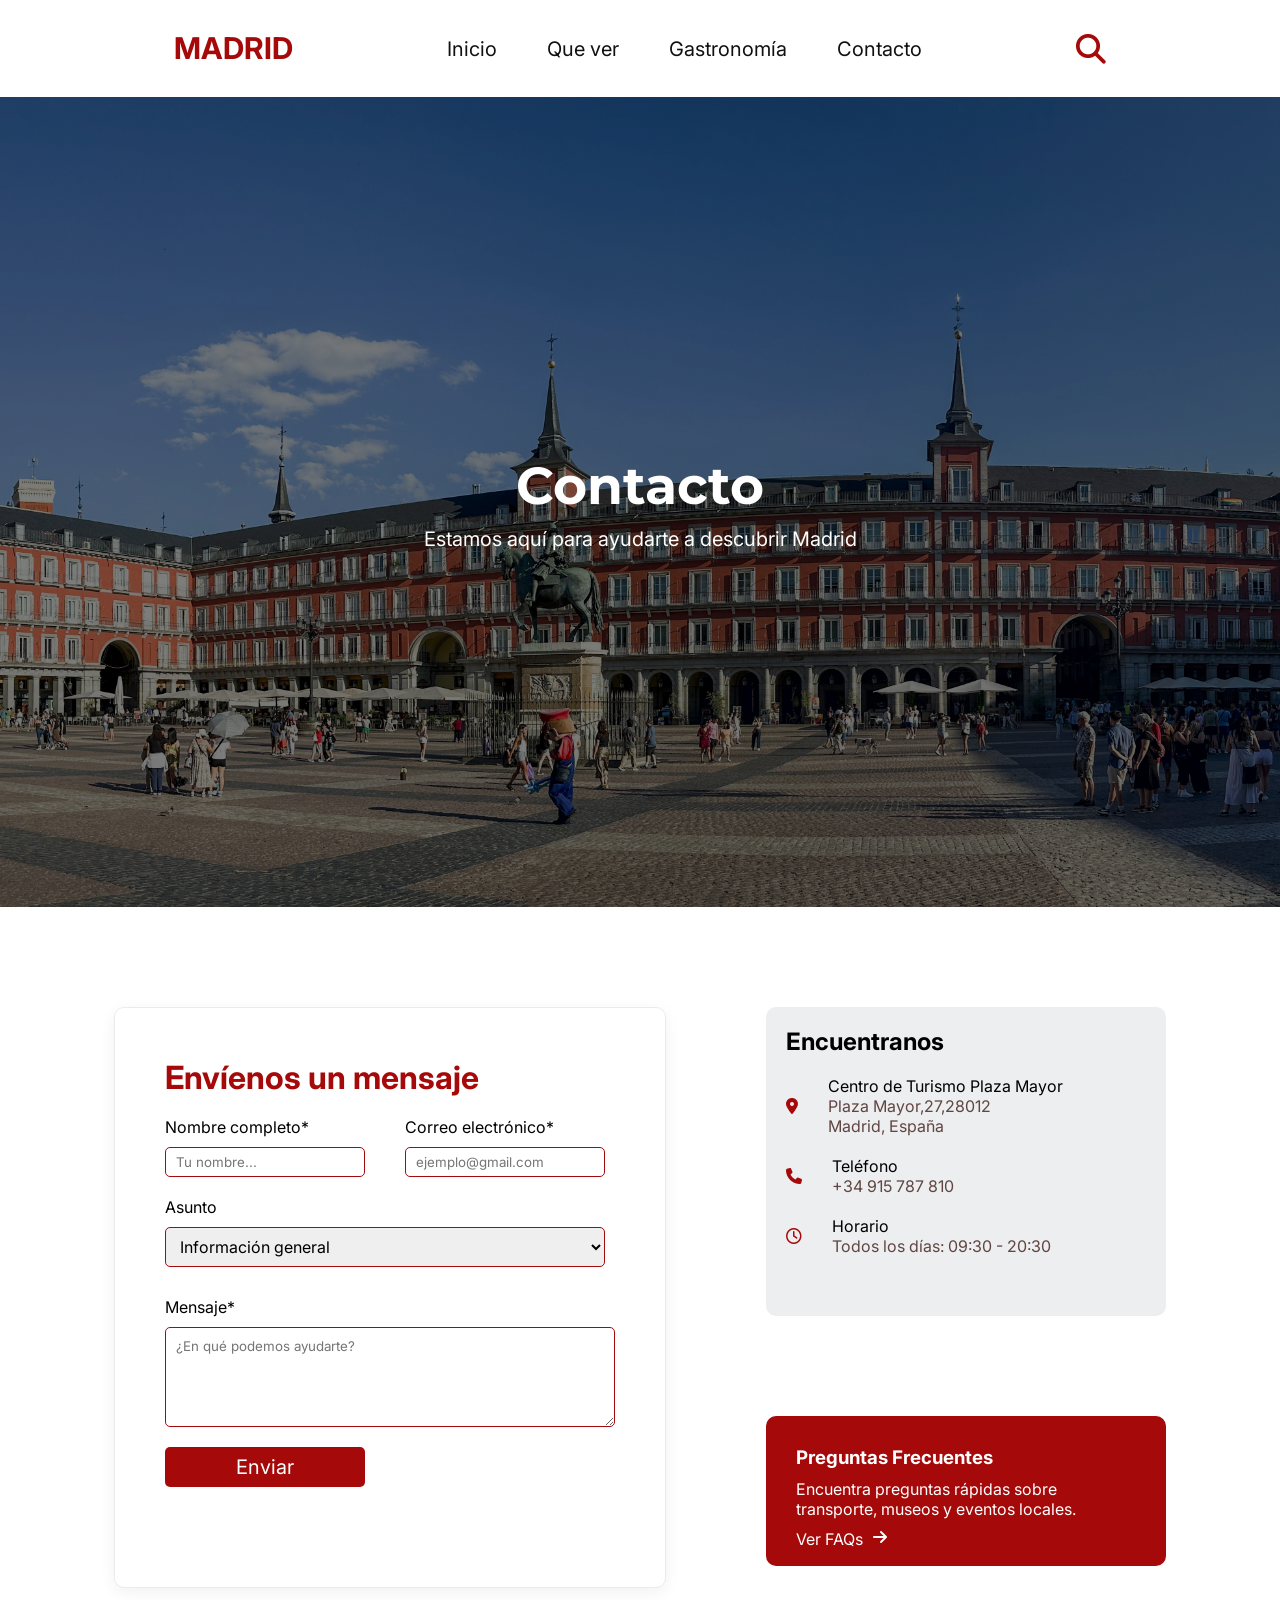
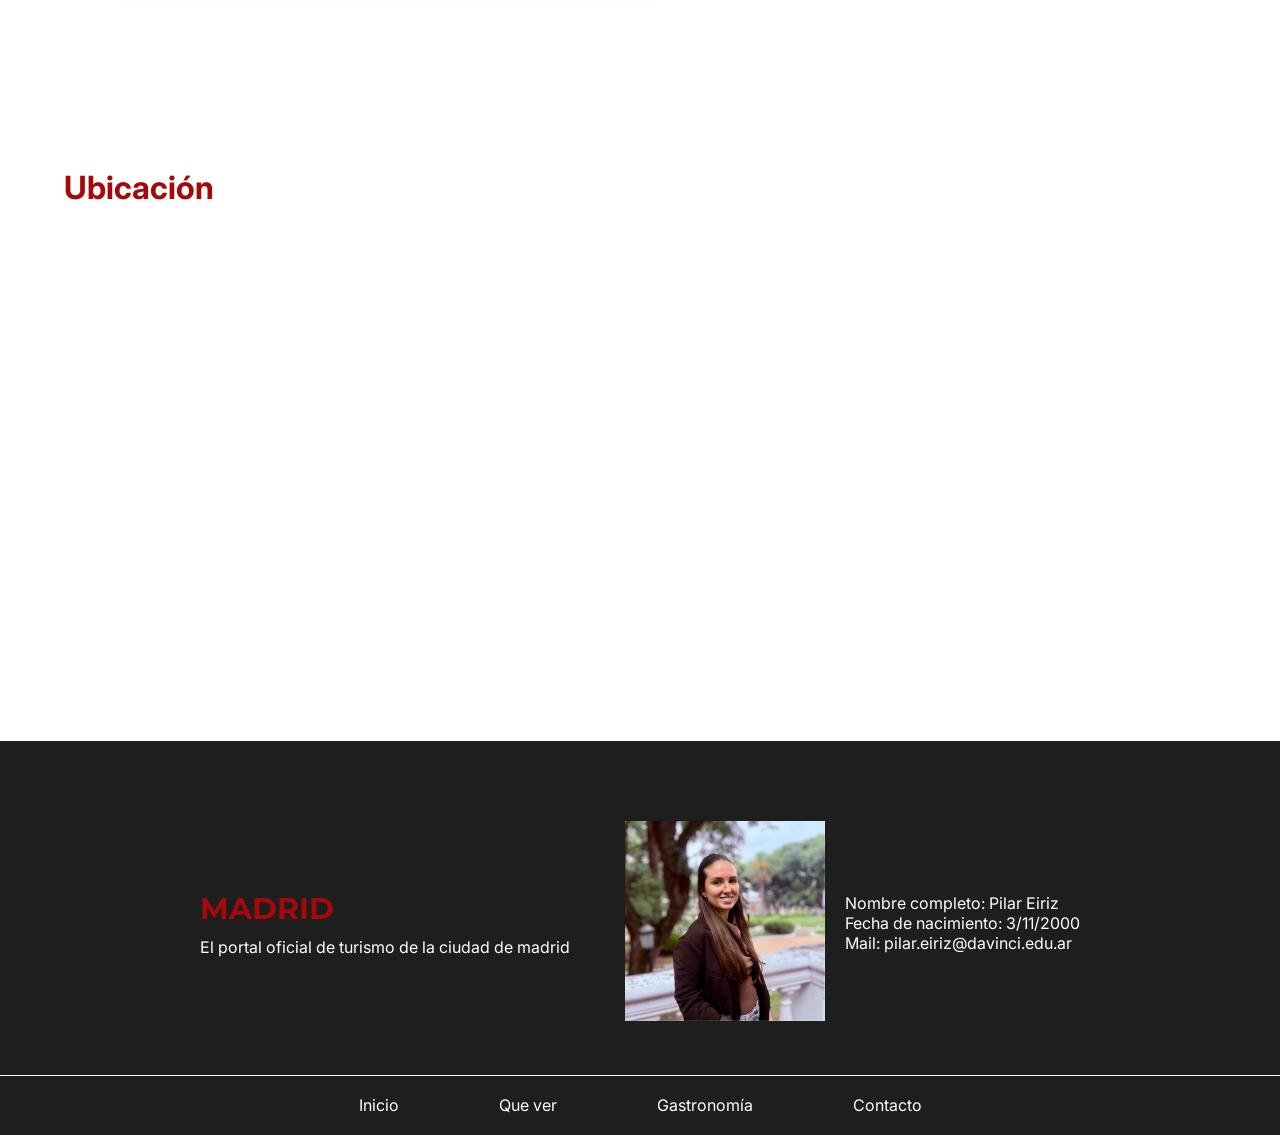
==== contacto.html @ 143a4bd5 "Web terminada" ====
<!DOCTYPE html>
<html lang="es">

<head>
    <meta charset="UTF-8">
    <meta name="viewport" content="width=device-width, initial-scale=1.0">
    <link rel="stylesheet" href="./css/style.css">
    <link rel="stylesheet" href="https://cdnjs.cloudflare.com/ajax/libs/font-awesome/6.7.2/css/all.min.css">
    <link rel="preconnect" href="https://fonts.googleapis.com">
    <link rel="preconnect" href="https://fonts.gstatic.com" crossorigin>
    <link
        href="https://fonts.googleapis.com/css2?family=Inter:ital,opsz,wght@0,14..32,100..900;1,14..32,100..900&family=Montserrat:ital,wght@0,100..900;1,100..900&display=swap"
        rel="stylesheet">
    <link rel="icon" href="./assets/favicon.ico" type="image/x-icon">

    <title>Inicio</title>
</head>

<body>
    <header class="header">
        <div id="logo">
            <p><strong>MADRID</strong></p>
        </div>
        <nav class="nav">
            <ul>
                <li>
                    <a href="./index.html">Inicio</a>
                </li>
                <li>
                    <a href="./quever.html">Que ver</a>
                </li>
                <li>
                    <a href="./gastronomia.html">Gastronomía</a>
                </li>
                <li>
                    <a href="./contacto.html">Contacto</a>
                </li>
            </ul>
        </nav>
        <div class="div-icono-buscador">
            <i class="fa-solid fa-magnifying-glass" s></i>
        </div>
    </header>
    <section class="principal-contacto">
        <h2>Contacto</h2>
        <p>Estamos aquí para ayudarte a descubrir Madrid</p>
    </section>
    <section class="seccion-contacto">
        <div class="formulario">
            <div class="texto-principal-formulario-contacto">
                <h3>Envíenos un mensaje</h3>
            </div>
            <form class="formulario-contacto" action="./gracias.html">
                <div class="datos-personales-formulario">
                    <div class="nombre-formulario">
                        <label for="nombre">Nombre completo*</label>
                        <input placeholder="Tu nombre..." required type="text" id="nombre" name="nombre">
                    </div>
                    <div class="mail-formulario">
                        <label for="mail">Correo electrónico*</label>
                        <input placeholder="ejemplo@gmail.com" required type="email" id="mail" name="mail">
                    </div>
                </div>
                <div class="asunto-formulario">
                    <label for="asunto">Asunto</label>
                    <select class="asunto-opciones" name="asunto" id="asunto">
                        <option selected value="general">Información general</option>
                        <option value="consultas">Consulta</option>
                        <option value="soporte">Soporte</option>
                    </select>
                </div>
                <div class="mensaje-formulario">
                    <label for="mensaje">Mensaje*</label>
                    <textarea required name="mensaje" id="mensaje" placeholder="¿En qué podemos ayudarte?"></textarea>
                </div>
                <button type="submit">Enviar</button>
            </form>
        </div>

        <div class="secciones-izquierda-contacto">
            <div class="seccion-encuentranos">
                <div class="titulo-encuentranos">
                    <h3>Encuentranos</h3>
                </div>
                <div class="informacion-encuentranos">
                    <div class="item-informacion-encuentranos">
                        <div>
                            <i class="fa-solid fa-location-dot"></i>
                        </div>
                        <div>
                            <p>Centro de Turismo Plaza Mayor</p>
                            <p class="info-extra-encuentranos">Plaza Mayor,27,28012</p>
                            <p class="info-extra-encuentranos">Madrid, España</p>
                        </div>

                    </div>
                    <div class="item-informacion-encuentranos">
                        <div>
                            <i class="fa-solid fa-phone"></i>
                        </div>
                        <div>
                            <p>Teléfono</p>
                            <p class="info-extra-encuentranos">+34 915 787 810</p>
                        </div>

                    </div>
                    <div class="item-informacion-encuentranos">
                        <div>
                            <i class="fa-regular fa-clock"></i>
                        </div>
                        <div>
                            <p>Horario</p>
                            <p class="info-extra-encuentranos">Todos los días: 09:30 - 20:30 </p>
                        </div>

                    </div>
                </div>

            </div>
            <div id="preguntas-frecuentes-seccion">
                <h3>Preguntas Frecuentes</h3>
                <p>Encuentra preguntas rápidas sobre transporte, museos y eventos locales.</p>
                <div class="preguntas-frecuentes-link">
                    <a href="">Ver FAQs</a>
                    <i class="fa-solid fa-arrow-right"></i>
                </div>
            </div>
        </div>
    </section>
    <section class="seccion-ubicacion">
        <h2>Ubicación</h2>
        <div class="seccion-mapa">
            <iframe
                src="https://www.google.com/maps/embed?pb=!1m18!1m12!1m3!1d1518.8527287046709!2d-3.7084760932755723!3d40.41537539283012!2m3!1f0!2f0!3f0!3m2!1i1024!2i768!4f13.1!3m3!1m2!1s0xd42287ed014d919%3A0x8865e850b6ea1a59!2sCentro%20de%20Turismo%20Plaza%20Mayor!5e0!3m2!1ses!2sar!4v1782949585275!5m2!1ses!2sar"
                style="border:0;" allowfullscreen="" loading="lazy"
                referrerpolicy="strict-origin-when-cross-origin"></iframe>
        </div>

    </section>
    <footer>
        <section class="seccion-footer">
            <div class="seccion-footer-row">
                <div class="texto_footer">
                    <p><strong>MADRID</strong></p>
                    <p class="parrafo_footer">El portal oficial de turismo de la ciudad de madrid</p>
                </div>

                <div class="section_footer_datos">
                    <figure class="imagen_footer">
                        <img src="./assets/imagen_perfil.jpeg" alt="Imagen perfil Pilar Eiriz">
                    </figure>
                    <div class="datos_footer">
                        <p>Nombre completo: Pilar Eiriz</p>
                        <p>Fecha de nacimiento: 3/11/2000</p>
                        <p>Mail: pilar.eiriz@davinci.edu.ar</p>
                    </div>
                </div>
            </div>

            <div class="divider" />

            <ul class="footer-list">
                <li>
                    <a href="./index.html">Inicio</a>
                </li>
                <li>
                    <a href="./quever.html">Que ver</a>
                </li>
                <li>
                    <a href="./gastronomia.html">Gastronomía</a>
                </li>
                <li>
                    <a href="./contacto.html">Contacto</a>
                </li>
            </ul>

        </section>

    </footer>

</body>

</html>
---- css/style.css ----
* {
    margin: 0;
    padding: 0;
    box-sizing: border-box;
    list-style: none;
    text-decoration: none;
    font-family: "Inter", sans-serif;
    scroll-behavior: smooth;
}

.fade-in-box {
    animation: fadeIn 1s ease-in-out;
}

@keyframes fadeIn {
    0% {
        opacity: 0;
    }

    100% {
        opacity: 1;
    }
}

:root {
    --color-principal: #A50909;
    --color-texto-secundario: #111111;
    --color-texto-principal: #FFFFFF;
    --color-acento: #D4AF37;
    --color-extra: #E6A0A2;
}


body {
    max-width: 100vw;
    margin: 0 auto;
}


/* Navbar */

.header {
    display: flex;
    justify-content: space-evenly;
    align-items: center;
    padding: 30px 20px;
}


#logo p {
    font-family: "Montserrat", sans-serif;
    color: var(--color-principal);
    font-size: 30px;
    user-select: none;
}

.div-icono-buscador i {
    color: var(--color-principal);
    transition: transform 0.3s ease;
    font-size: 30px;
}

.div-icono-buscador i:hover {
    transform: scale(1.2);
    cursor: pointer;
}

.nav ul {
    display: flex;
    justify-content: space-between;
    gap: 50px;
    width: 100%;

}

.nav a {
    color: var(--color-texto-secundario);
    font-size: 20px;

}

.nav a:hover {
    color: var(--color-principal);
}

.divider {
    width: 100%;
    height: 0.1px;
   background-color: var(--color-texto-principal);
    border: none;
}




/* Footer */


.seccion-footer {
    display: flex;
    flex-direction: column;
    padding: 60px 0px;
    background-color: #1E1E1E;
    margin-top: 80px;
    gap: 30px;
    height: max-content;
}


.seccion-footer-row {
    display: flex;
    justify-content: space-between;
    align-items: center;
    padding: 20px 200px;
}

.texto_footer {
    display: flex;
    flex-direction: column;
    gap: 10px;
}

.texto_footer strong {
    font-family: "Montserrat", sans-serif;
    color: var(--color-principal);
    font-size: 30px;
}

.parrafo_footer {
    color: var(--color-texto-principal);
    font-size: 1rem;
}

.section_footer_datos {
    display: flex;
    gap: 20px;
}

.section_footer_datos img {
    width: 200px;
}

.datos_footer {
    color: var(--color-texto-principal);
    display: flex;
    flex-direction: column;
    align-items: flex-start;
    justify-content: center;

}

.footer-list {
    display: flex;
    gap: 0px 100px;
    justify-content: center;
    padding: 20px 0px;

}

.footer-list a {
    color: var(--color-texto-principal);
}







/* Inicio */

.seccion-principal-inicio {
    position: relative;
    display: flex;
    flex-direction: column;
    justify-content: center;
    align-items: center;
    gap: 10px;
    height: 90vh;
    overflow: hidden;
}

.video-fondo {
    position: absolute;
    inset: 0;
    width: 100%;
    height: 100%;
    object-fit: cover;
    z-index: 0;
}

.seccion-principal-inicio::before {
    content: "";
    position: absolute;
    inset: 0;
    background: rgba(0, 0, 0, 0.8); 
    z-index: 1;
}

.seccion-principal-inicio h1,
span {
    font-family: "Montserrat", sans-serif;
    font-size: 52px;
    font-weight: bold;
    color: var(--color-texto-principal);
    z-index: 2;
}

.seccion-principal-inicio p {
    color: var(--color-texto-principal);
    font-size: 20px;
    width: 600px;
    text-align: center;
    line-height: 30px;
    z-index: 2;
}

.seccion-principal-inicio span {
    color: var(--color-acento);
    z-index: 2;

}



.contenedor-input-buscador {
    background-color: var(--color-texto-principal);
    border-radius: 100px;
    display: flex;
    justify-content: space-between;
    align-items: center;
    gap: 20px;
    padding: 10px 20px;
    width: max-content;
    z-index: 2;

}

.contenedor-input-buscador input {
    margin-bottom: 5px;
    border: none;
    width: 300px;
    padding: 10px;
    outline: none;
    font-size: 1rem;

}


.contenedor-input-buscador input::placeholder {
    font-size: 1rem;
}

.contenedor-input-buscador button {
    background-color: var(--color-principal);
    color: var(--color-texto-principal);
    border: none;
    border-radius: 100px;
    padding: 10px 30px;
    font-size: 1rem;
    text-align: center;
    transition: transform 0.3s ease;
}

.contenedor-input-buscador button:hover {
    transform: scale(1.1);
    cursor: pointer;
}


/* Inicio: Categorias destacadas */

.seccion-categorias-destacadas {
    display: flex;
    flex-direction: column;
    align-items: flex-start;
    gap: 30px;
    margin: 0 auto;
    width: max-content;
}


.texto-principal-detacadas {
    display: flex;
    flex-direction: column;
    align-items: start;
    margin-top: 30px;

}

.texto-principal-detacadas p {
    letter-spacing: 5%;
    color: var(--color-principal);
    font-size: 20px;

}

.texto-principal-detacadas h2 {
    font-family: "Montserrat", sans-serif;
    font-size: 2rem;
}


.cards-caterogias-destacadas {
    display: flex;
    align-items: center;
    justify-content: center;
    gap: 20px;
    height: 600px;

}

.categorias-izquierda {
    background-image: url(../assets/home/Quever-home.avif);
    height: 600px;
    width: 400px;
    background-size: 100%;
    background-position: center;
    background-repeat: no-repeat;
    border-radius: 16px;
    position: relative;
}

.card-texto {
    color: var(--color-texto-principal);
    background-color: rgba(17, 17, 17, 0.6);
    padding: 20px;
    position: absolute;
    bottom: 0;
    border-radius: 0px 0px 16px 16px;
    width: 100%;
}

.card-texto h3 {
    font-family: "Montserrat", sans-serif;
    font-size: 2rem;
    font-weight: normal;
    margin-bottom: 5px;
}

.card-texto p {
    font-size: 1rem;
}

.categorias-derecha {
    display: flex;
    flex-direction: column;
    justify-content: start;
    height: 600px;
    width: 600px;
    gap: 20px;
}

.categoria-gastronomia {
    background-image: url(../assets/home/gastronomia-home.png);
    height: 290px;
    border-radius: 16px;
    background-size: 180%;
    background-position: start;
    background-repeat: no-repeat;
    position: relative;
}

.categoria-contacto {
    background-image: url(../assets/home/contacto-home.jpg);
    height: 290px;
    border-radius: 16px;
    background-size: 100%;
    background-position: center;
    background-repeat: no-repeat;
    position: relative;
}


/* Inicio: Proximos eventos */
.seccion-proximos-eventos {
    display: flex;
    flex-direction: column;
    align-items: flex-start;
    padding: 80px 0px;
    gap: 20px;
    margin: 0 auto;
    width: max-content;

}

.texto-principal-eventos {
    display: flex;
    justify-content: space-between;
    gap: 530px;
    width: max-content;
}


.texto-izquierda p {
    letter-spacing: 5%;
    color: var(--color-principal);
    font-size: 20px;

}

.texto-izquierda h2 {
    font-family: "Montserrat", sans-serif;
    font-size: 2rem;
}

.texto-derecha {
    display: flex;
    align-items: center;
    gap: 10px;

}

.texto-derecha p,
i {
    color: var(--color-principal);
}


.seccion-cards-proximos-eventos {
    display: flex;
    gap: 40px;
}

.card-evento {
    width: 310px;
    height: 380px;
    border-radius: 1rem;
    box-shadow: 0 4px 20px rgba(0, 0, 0, 0.08);
    border: 1px solid rgba(0, 0, 0, 0.03);
}

.card-evento img {
    width: 310px;
    height: 200px;
    border-radius: 16px 16px 0px 0px;
}

.card-evento h3 {
    font-weight: normal;
    font-size: 20px;
    padding: 16px 16px 10px 16px;
}

.card-evento p {
    font-size: 1rem;
    padding: 0px 16px;
    font-weight: lighter;
}


/* Inicio: Newsletter */
.seccion-newsletter {
    display: flex;
    align-items: flex-start;
    background-color: var(--color-acento);
    padding: 50px;
    gap: 100px;
    justify-content: flex-start;
    border-radius: 1rem;
    margin: 0 auto;
    max-width: 1000px;
}

.seccion-principal-newsletter {
    display: flex;
    flex-direction: column;
    gap: 20px;
    width: 70%;
}

.seccion-principal-newsletter h2 {
    font-family: "Montserrat", sans serif;
    color: var(--color-texto-principal);
    font-size: 40px;
}

.seccion-principal-newsletter p {
    color: var(--color-texto-principal);
    font-weight: lighter;
    font-size: 1rem;

}

.seccion-input {
    width: max-content;
    display: flex;
    gap: 20px;
}

.seccion-input input {
    padding: 10px 20px;
    border: none;
    border-radius: 1rem;
    font-size: 1rem;
    outline: none;
}

.seccion-input button {
    background-color: var(--color-principal);
    color: var(--color-texto-principal);
    padding: 10px 20px;
    border: none;
    border-radius: 1rem;
    font-size: 1rem;
    transition: transform 0.3s ease;

}

.seccion-input button:hover {
    transform: scale(1.1);
    cursor: pointer;
}

.newsletter-icono i {
    color: #E9D699;
    font-size: 130px;

}


/* Que ver: Seccion principal */
.seccion-principal-que-ver {
    display: flex;
    flex-direction: column;
    justify-content: flex-end;
    align-items: flex-start;
    gap: 10px;
    background-image: url(../assets/intros/portada-quever.jpg);
    height: 90vh;
    background-size: 100%;
    background-position: center;
    background-repeat: no-repeat;

}

.seccion-principal-que-ver h1,
span {
    font-family: "Montserrat", sans-serif;
    font-size: 52px;
    font-weight: bold;
    color: var(--color-texto-principal);

}

.seccion-principal-que-ver span {
    color: var(--color-acento);
}

.seccion-principal-que-ver h1 {
    padding-left: 80px;
}


.seccion-principal-que-ver p {
    color: var(--color-texto-principal);
    font-size: 20px;
    width: 800px;
    text-align: start;
    line-height: 30px;
    padding-left: 80px;
    padding-bottom: 80px;
}

.nav-secciones-que-ver {
    background-color: #0E0E0C;
    height: 50px;
    display: flex;
    justify-content: center;
    align-content: center;
}

.lista-secciones-que-ver {
    display: flex;
    gap: 40px;
    justify-content: center;
    align-items: center;

}

.lista-secciones-que-ver a {
    font-size: 20px;
    color: #EDEEEF;
}
.lista-secciones-que-ver a:hover {
    text-decoration: underline;
}





/* Monumentos reales */

.texto-principal-seccion h2 {
    font-size: 2rem;
    font-weight: bold;
    padding: 20px 0px 20px 0px
}

.seccion-monumentos-reales {
    display: flex;
    flex-direction: column;
    margin: 0 auto;
    width: max-content;
    padding-top: 30px;
}


.texto-principal-monumentos {
    text-align: start;
    margin-bottom: 30px;
}

.seccion-cards-monumentos {
    display: flex;
    justify-content: center;
    align-items: center;
    width: max-content;
    height: max-content;
    gap: 30px;
}

.card-monumento {
    width: 400px;
    height: 450px;
    border-radius: 1rem;
    box-shadow: 0 4px 20px rgba(0, 0, 0, 0.08);
    border: 1px solid rgba(0, 0, 0, 0.03);

}

.card-monumento img {
    width: 400px;
    height: 250px;
    border-radius: 16px 16px 0px 0px;
}


.texto-card {
    padding: 20px 10px 30px 30px;
    display: flex;
    flex-direction: column;
    gap: 10px;
}





.dato-monumento {
    display: flex;
    justify-content: center;
    gap: 10px;
}

.dato-monumento i {
    font-size: 32px;
    color: var(--color-acento);
}




/* Que ver: Plazas */

.seccion-plazas {
    display: flex;
    flex-direction: column;
    align-items: flex-start;
    gap: 30px;
    width: max-content;
    margin: 0 auto;
    padding-top: 30px;
}

.cards-plazas {
    display: flex;
    align-items: center;
    justify-content: center;
    gap: 20px;
    height: 600px;
}

.cards-plazas h3 {
    font-family: "Montserrat", sans-serif;
    font-size: 2rem;
    font-weight: normal;
    margin-bottom: 5px;
}

.cards-plazas p {
    font-size: 1rem;
}

.categorias-plazas-izquierda {
    background-image: url(../assets/que-ver/plaza-mayor.jpg);
    height: 600px;
    width: 400px;
    background-size: cover;
    object-fit: cover;
    background-position: center;
    background-repeat: no-repeat;
    border-radius: 16px;
    position: relative;


}

.categorias-plazas-derecha {
    height: 600px;
    width: 400px;
    background-size: cover;
    background-position: center;
    background-repeat: no-repeat;
    border-radius: 16px;
    position: relative;
    display: flex;
    flex-direction: column;
    justify-content: start;
    gap: 40px;
}


.card-texto-plazas {
    color: var(--color-texto-principal);
    background-color: rgba(17, 17, 17, 0.6);
    display: flex;
    flex-direction: column;
    justify-content: center;
    padding: 20px;
    position: absolute;
    bottom: 0;
    border-radius: 0 0 16px 16px;
}

.categoria-plazas {
    background-image: url(../assets/que-ver/plaza-puerta-del-sol.webp);
    background-size: cover;
    background-repeat: no-repeat;
    height: 280px;
    border-radius: 16px;
    background-position: center;
    position: relative;

}

.categoria-plazas-informacion {
    background-position: center;
    background-repeat: no-repeat;
    position: relative;
    background-size: cover;
    background-color: var(--color-acento);
    height: 280px;
    border-radius: 16px;
    display: flex;
    padding-left: 50px;

}

.card-texto-sabias-que h3 {
    color: var(--color-principal);
    font-size: 32px;
    font-weight: bold;
}

.card-texto-sabias-que p {
    color: var(--color-texto-principal);
    font-size: 16px;
    width: 300px;
}

.card-texto-sabias-que {
    display: flex;
    justify-content: center;
    flex-direction: column;


}



/*Museos*/

.seccion-museos {
    display: flex;
    flex-direction: column;
    width: max-content;
    margin: 0 auto;
    padding-top: 50px;
}


.container-museos {
    display: flex;
    justify-content: space-between;
    gap: 20px;

}

.container-museos div {
    height: 450px;
    display: flex;
    flex-direction: column;
    margin: 0 auto;
    width: 300px;

}

.container-museos-informacion h3 {
    color: var(--color-principal);
    font-size: 20px;
    font-family: "Montserrat", sans-serif;
}

.container-museos-informacion img {
    height: 200px;
    width: 280px;
    padding-bottom: 20px;
}

.container-museos-informacion p {
    padding-top: 5px;
}

.informacion-extra {
    font-weight: 200;
}


/* Gastronomia */

.seccion_principal_gastronomia {
    background-image: url(../assets/intros/portada-gastronomia.png);
    background-size: cover;
    background-repeat: no-repeat;
    height: 90vh;
    background-size: 100%;
    position: relative;
    display: flex;
    flex-direction: column;
    justify-content: end;
    padding: 100px;
    gap: 10px;
}

.seccion_principal_gastronomia h2 {
    color: var(--color-texto-principal);
    font-size: 52px;
    font-family: "Montserrat", sans-serif;
}

.seccion_principal_gastronomia p {
    color: var(--color-texto-principal);
    font-size: 20px;
    width: 700px;
}

.seccion_principal_gastronomia span {
    color: var(--color-acento);
}

.seccion-esenciales {
    display: flex;
    flex-direction: column;
    width: max-content;
    margin: 0 auto;
    padding: 50px 0px;
    gap: 20px;
}

.texto-principal-esenciales h2 {
    font-size: 2rem;
}

.cards-esenciales {
    display: flex;
    gap: 30px;
    height: fit-content;
    border-radius: 16px;

}

.esenciales-izquierda div {
    background-image: url(../assets/gastronomia/bocadillodecalamares.jpg);
    background-size: cover;
    background-repeat: no-repeat;
    position: relative;
    height: 600px;
    width: 400px;
    background-position: center;
    border-radius: 16px;
    display: flex;
    align-items: flex-end;
    justify-content: flex-start;
    padding: 20px;
}

.esenciales-izquierda h3 {
    position: relative;
    display: flex;
    align-items: center;
    justify-content: center;
    padding: 20px;
    color: var(--color-texto-principal);
    background-color: var(--color-acento);
    border-radius: 16px;
    height: 10px;
    text-align: center;
}

.esenciales-derecha {
    height: 600px;
    width: 400px;
    border-radius: 16px;
    display: flex;
    flex-direction: column;
    gap: 20px;
}

.esenciales-derecha div {
    display: flex;
    justify-content: flex-start;
    align-items: flex-end;
    padding: 20px;
    border-radius: 16px;

}

.esenciales-derecha h3 {
    position: relative;
    display: flex;
    align-items: center;
    justify-content: center;
    padding: 20px;
    color: var(--color-texto-principal);
    background-color: var(--color-acento);
    border-radius: 16px;
    height: 10px;
    text-align: center;
}



.contenedor-cocido {
    background-image: url(../assets/gastronomia/cocido-madrileño.jpg);
    background-size: cover;
    background-repeat: no-repeat;
    position: relative;
    height: 290px;
    width: 400px;
}

.contenedor-tortilla {
    background-image: url(../assets/gastronomia/tortilla.jpeg);
    background-size: cover;
    background-repeat: no-repeat;
    position: relative;
    height: 290px;
    width: 400px;
}

.seccion-donde-comer {
    display: flex;
    flex-direction: column;
    margin: 0 auto;
    width: max-content;

}


.seccion-texto-donde-comer {
    display: flex;
    justify-content: center;
    align-items: center;
    flex-direction: column;
    gap: 10px;
}


.seccion-texto-donde-comer p {
    padding-bottom: 50px;
    width: 70%;
    text-align: center;
}


.cards-donde-comer {
    display: flex;
    justify-content: center;
    width: fit-content;
    gap: 20px;
}

.card-individual {
    width: max-content;
    height: 400px;
    display: flex;
    flex-direction: column;
    margin: 0 auto;
    width: 280px;
    border-radius: 1rem;
    box-shadow: 0 4px 20px rgba(0, 0, 0, 0.08);
    border: 1px solid rgba(0, 0, 0, 0.03);
}

.card-individual img {
    width: 280px;
    height: 200px;
    border-radius: 16px 16px 0px 0px;
}

.card-individual div {
    padding: 20px 20px;
}

.ver-mas {
    display: flex;
    gap: 1rem;
    align-items: center;
    justify-content: flex-start;
}

.ver-mas p {
    color: var(--color-principal);
}



/*PLANIFICA TU RUTA */

.planifica-ruta {
    margin-top: 100px;
    background-image: url(../assets/gastronomia/ruta-de-tapas.png);
    background-size: cover;
    height: 400px;
    display: flex;
    justify-content: center;
    align-items: center;
}


.seccion-texto-planifica-ruta {
    background-color: rgba(255, 255, 255, 0.9);
    height: 400px;
    width: 50%;
    display: flex;
    flex-direction: column;
    justify-content: center;
    align-items: center;
    gap: 30px;
}

.seccion-texto-planifica-ruta h2 {
    font-size: 40px;
    font-family: "Montserrat", sans-serif;
    ;
}

.seccion-texto-planifica-ruta p {
    font-size: 20px;
    width: 70%;
    text-align: center;

}


.planifica-ruta-boton {
    display: flex;
    background-color: var(--color-principal);
    color: var(--color-texto-principal);
    padding: 5px 10px;
    border: none;
    border-radius: 100px;
    gap: 10px;
    font-size: 1rem;

}

.planifica-ruta-boton i {
    color: var(--color-texto-principal);
}


/* Contacto */

.principal-contacto {
    background-image: linear-gradient(rgba(0, 0, 0, 0.5), rgba(0, 0, 0, 0.5)), url(../assets/contacto/contacto-fondo-principal.jpg);

    background-size: cover;
    background-repeat: no-repeat;
    background-position: center;
    height: 90vh;
    display: flex;
    justify-content: center;
    align-items: center;
    flex-direction: column;
    gap: 10px;
}

.principal-contacto h2 {
    color: var(--color-texto-principal);
    font-family: "Montserrat", sans-serif;
    font-size: 52px;
    font-weight: bold;

}

.principal-contacto p {
    color: var(--color-texto-principal);
    font-size: 20px;
}

.seccion-contacto {
    display: flex;
    margin: 0 auto;
    width: max-content;
    padding: 100px 0px;
    gap: 100px;
}

.formulario {
    display: flex;
    flex-direction: column;
    gap: 20px;
    border: 1px solid rgba(0, 0, 0, 0.08);
    box-shadow: 0 4px 16px rgba(0, 0, 0, 0.06);
    padding: 50px 50px 100px 50px;
    border-radius: 10px;
}

.formulario-contacto {
    display: flex;
    flex-direction: column;
    gap: 20px;
}

.texto-principal-formulario-contacto h3 {
    font-size: 2rem;
    color: var(--color-principal);
}

.datos-personales-formulario {
    display: flex;
    gap: 40px;
}

.nombre-formulario {
    display: flex;
    flex-direction: column;
}

.mail-formulario {
    display: flex;
    flex-direction: column;
}

.mail-formulario input,
.nombre-formulario input,
.asunto-opciones {
    margin-top: 10px;
    width: 200px;
    height: 30px;
    border-radius: 5px;
    border: var(--color-principal) solid 1px;
    padding-left: 10px;
}


.asunto-formulario {
    display: flex;
    flex-direction: column;

}

.asunto-formulario select {
    width: 440px;
    height: 40px;
    font-size: 1rem;
    padding-left: 10px;
}


.mensaje-formulario {
    display: flex;
    flex-direction: column;
    gap: 10px;
}

.mensaje-formulario label {
    margin-top: 10px;
}

.mensaje-formulario textarea {
    width: 450px;
    height: 100px;
    border-radius: 5px;
    border: var(--color-principal) solid 1px;
    padding: 10px;
}

.formulario button {
    background-color: var(--color-principal);
    color: var(--color-texto-principal);
    border: none;
    border-radius: 5px;
    width: 200px;
    height: 40px;
    font-size: 20px;
    transition: transform 0.3s ease;
}

.formulario-contacto button:hover {
    transform: scale(1.1);
    cursor: pointer;
}


.secciones-izquierda-contacto {
    display: flex;
    flex-direction: column;
    gap: 100px;
}

.seccion-encuentranos {
    display: flex;
    flex-direction: column;
    gap: 20px;
    background-color: #EDEEEF;
    border-radius: 10px;
    width: 400px;
    padding: 20px 60px 60px 20px;
}

.titulo-encuentranos h3 {
    font-size: 24px;
}


.informacion-encuentranos {
    display: flex;
    flex-direction: column;
    gap: 20px;
}

.item-informacion-encuentranos {
    display: flex;
    gap: 30px;
    align-items: center;
}


.info-extra-encuentranos {
    color: #604542;
}

#preguntas-frecuentes-seccion {
    background-color: var(--color-principal);
    padding: 30px;
    width: 400px;
    height: 150px;
    border-radius: 10px;
    display: flex;
    flex-direction: column;
    gap: 10px;
}

#preguntas-frecuentes-seccion h3,
#preguntas-frecuentes-seccion p {
    color: var(--color-texto-principal);
}

.preguntas-frecuentes-seccion h3 {
    font-size: 20px;
}

.preguntas-frecuentes-link {
    display: flex;
    gap: 10px;
    transition: transform 0.3s ease;
}

.preguntas-frecuentes-link a {
    color: var(--color-texto-principal);
}

.preguntas-frecuentes-link:hover{
     transform: scale(1.02);
    cursor: pointer;
}

.preguntas-frecuentes-link i {
    color: var(--color-texto-principal);
}

.seccion-ubicacion {
    width: 90%;
    max-width: 1200px;
    margin: 80px auto;
}

.seccion-ubicacion h2 {
    color: var(--color-principal);
    font-size: 2rem;
    margin-bottom: 30px;
}

.seccion-mapa {
    width: 100%;
    border-radius: 18px;
}

.seccion-mapa iframe {
    width: 100%;
    height: 420px;
    border: none;
}

.seccion-gracias-formulario {
    display: flex;
    flex-direction: column;
    justify-content: center;
    align-items: center;
    gap: 40px;
    padding-top: 100px;
width: max-content;
margin: 0 auto;
}

.seccion-gracias-formulario i {
    color: var(--color-principal);
font-size: 80px;
}

.texto-gracias-formulario {
    display: flex;
    justify-content: center;
flex-direction: column;
align-items: center;
gap: 10px;
}


.texto-gracias-formulario h2 {
    font-size: 2rem;
    font-family: "Montserrat", sans-serif;

}

.texto-gracias-formulario p {
width: 50%;
text-align: center;
}


.seccion-gracias-formulario button {
    background-color: var(--color-principal);
    padding: 10px 20px;
    border: none;
    border-radius: 16px;
    color: var(--color-texto-principal);
      transition: transform 0.3s ease;
}



.seccion-gracias-formulario button:hover {
    transform: scale(1.1);
    cursor: pointer;
}
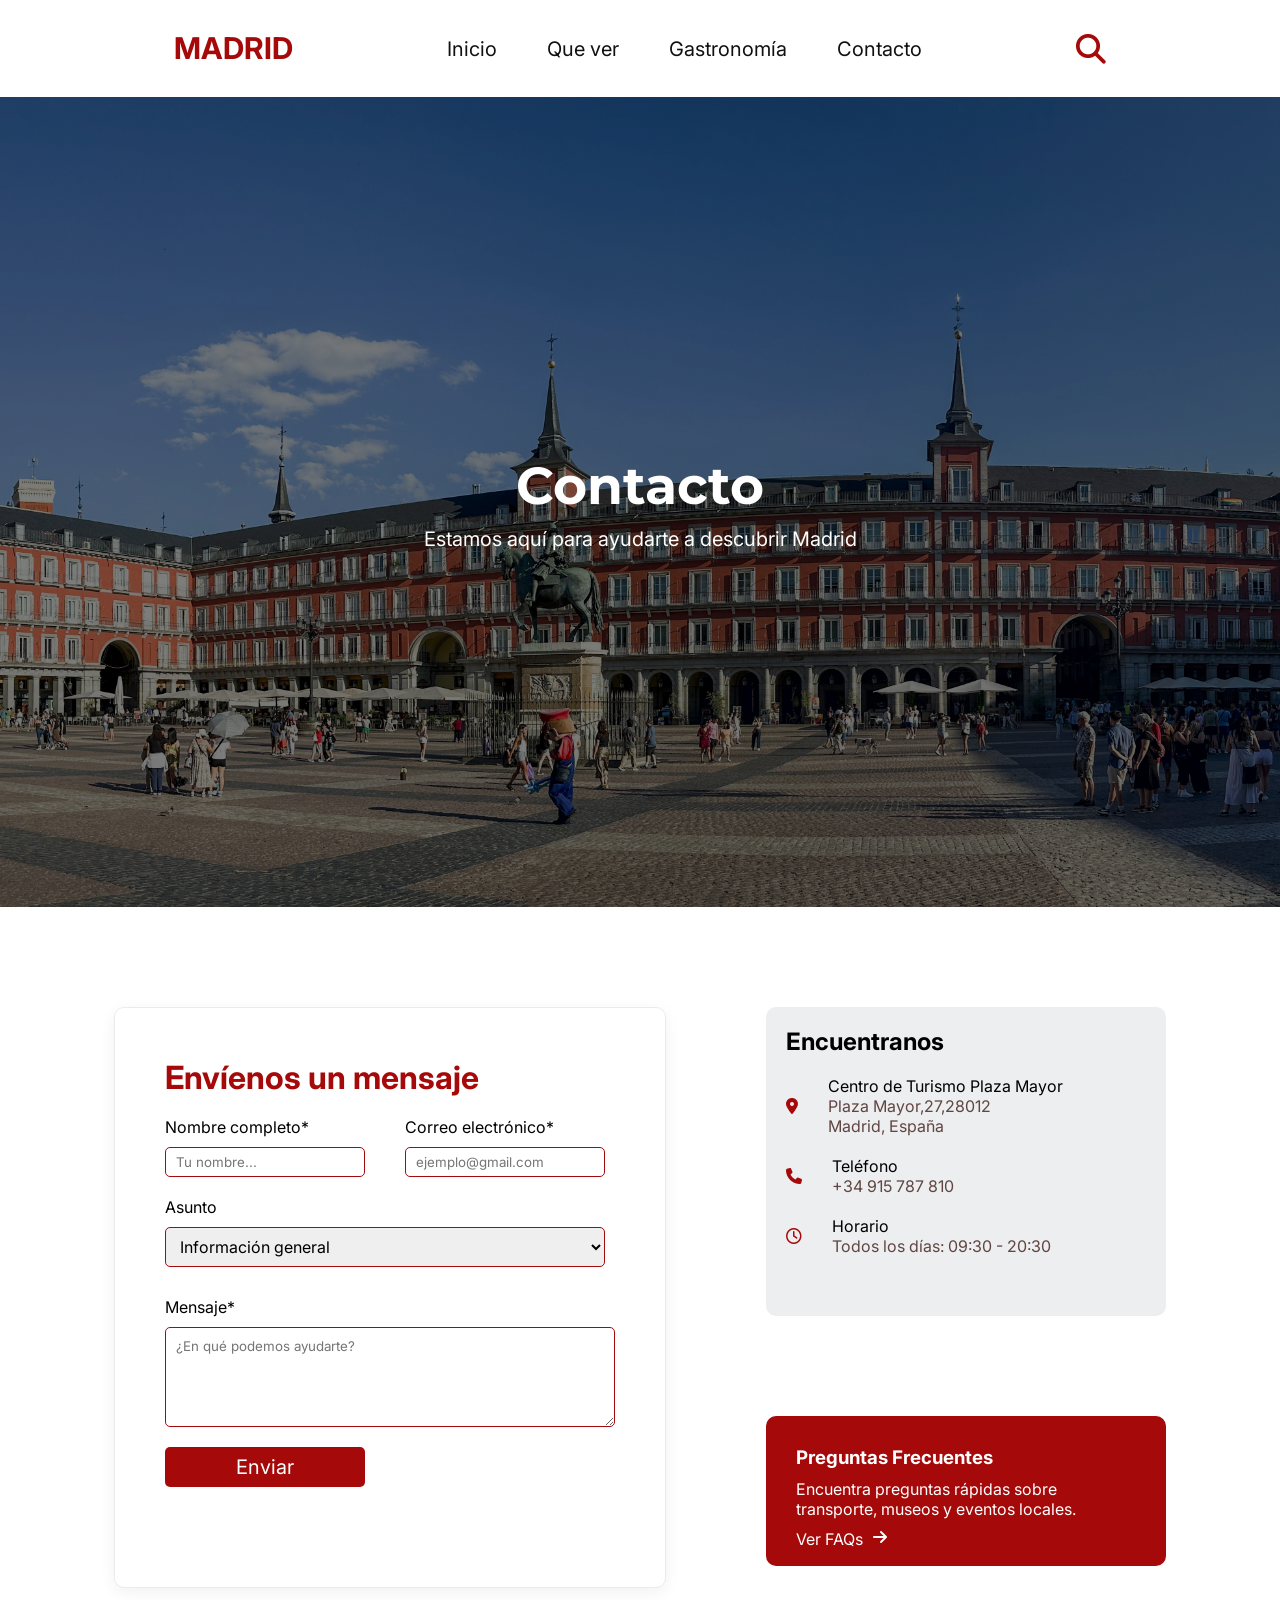
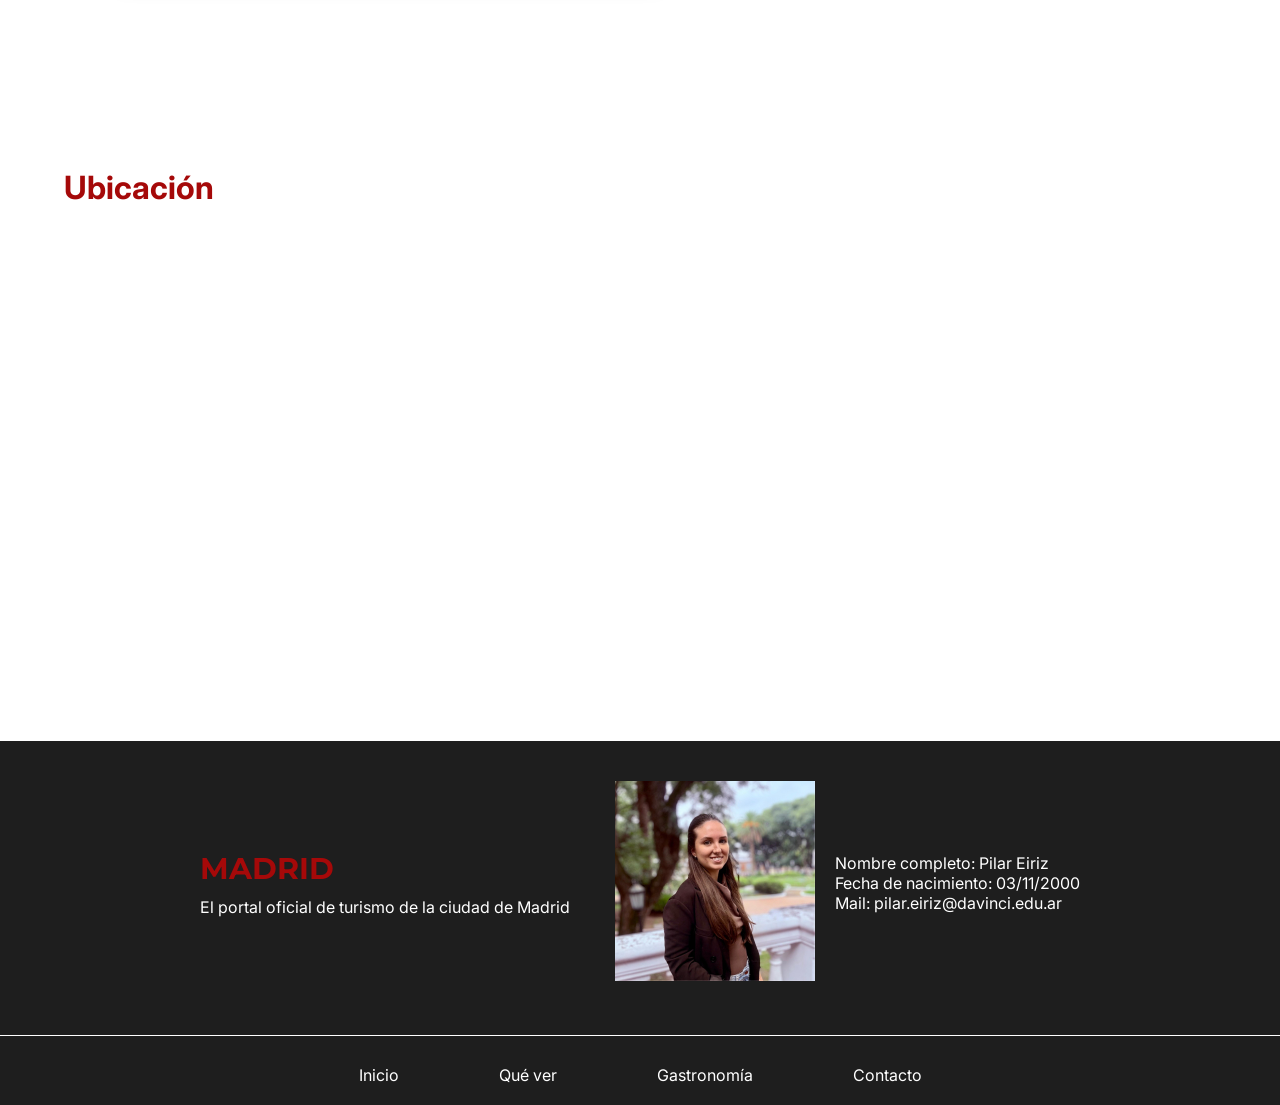
==== commit 43a91563: "fixes w3c" ====
--- a/contacto.html
+++ b/contacto.html
@@ -38,7 +38,7 @@
             </ul>
         </nav>
         <div class="div-icono-buscador">
-            <i class="fa-solid fa-magnifying-glass" s></i>
+            <i class="fa-solid fa-magnifying-glass"></i>
         </div>
     </header>
     <section class="principal-contacto">
@@ -142,40 +142,31 @@
             <div class="seccion-footer-row">
                 <div class="texto_footer">
                     <p><strong>MADRID</strong></p>
-                    <p class="parrafo_footer">El portal oficial de turismo de la ciudad de madrid</p>
+                    <p class="parrafo_footer">El portal oficial de turismo de la ciudad de Madrid</p>
                 </div>
 
                 <div class="section_footer_datos">
                     <figure class="imagen_footer">
                         <img src="./assets/imagen_perfil.jpeg" alt="Imagen perfil Pilar Eiriz">
                     </figure>
+
                     <div class="datos_footer">
                         <p>Nombre completo: Pilar Eiriz</p>
-                        <p>Fecha de nacimiento: 3/11/2000</p>
+                        <p>Fecha de nacimiento: 03/11/2000</p>
                         <p>Mail: pilar.eiriz@davinci.edu.ar</p>
                     </div>
                 </div>
             </div>
 
-            <div class="divider" />
+            <div class="divider"></div>
 
             <ul class="footer-list">
-                <li>
-                    <a href="./index.html">Inicio</a>
-                </li>
-                <li>
-                    <a href="./quever.html">Que ver</a>
-                </li>
-                <li>
-                    <a href="./gastronomia.html">Gastronomía</a>
-                </li>
-                <li>
-                    <a href="./contacto.html">Contacto</a>
-                </li>
+                <li><a href="./index.html">Inicio</a></li>
+                <li><a href="./quever.html">Qué ver</a></li>
+                <li><a href="./gastronomia.html">Gastronomía</a></li>
+                <li><a href="./contacto.html">Contacto</a></li>
             </ul>
-
         </section>
-
     </footer>
 
 </body>
--- a/css/style.css
+++ b/css/style.css
@@ -86,7 +86,7 @@
 .divider {
     width: 100%;
     height: 0.1px;
-   background-color: var(--color-texto-principal);
+    background-color: var(--color-texto-principal);
     border: none;
 }
 
@@ -99,7 +99,7 @@
 .seccion-footer {
     display: flex;
     flex-direction: column;
-    padding: 60px 0px;
+    padding: 20px 0px;
     background-color: #1E1E1E;
     margin-top: 80px;
     gap: 30px;
@@ -153,8 +153,6 @@
     display: flex;
     gap: 0px 100px;
     justify-content: center;
-    padding: 20px 0px;
-
 }
 
 .footer-list a {
@@ -193,7 +191,7 @@
     content: "";
     position: absolute;
     inset: 0;
-    background: rgba(0, 0, 0, 0.8); 
+    background: rgba(0, 0, 0, 0.8);
     z-index: 1;
 }
 
@@ -289,7 +287,6 @@
 }
 
 .texto-principal-detacadas p {
-    letter-spacing: 5%;
     color: var(--color-principal);
     font-size: 20px;
 
@@ -356,7 +353,6 @@
     height: 290px;
     border-radius: 16px;
     background-size: 180%;
-    background-position: start;
     background-repeat: no-repeat;
     position: relative;
 }
@@ -393,7 +389,6 @@
 
 
 .texto-izquierda p {
-    letter-spacing: 5%;
     color: var(--color-principal);
     font-size: 20px;
 
@@ -582,6 +577,7 @@
     font-size: 20px;
     color: #EDEEEF;
 }
+
 .lista-secciones-que-ver a:hover {
     text-decoration: underline;
 }
@@ -943,7 +939,7 @@
 
 
 .contenedor-cocido {
-    background-image: url(../assets/gastronomia/cocido-madrileño.jpg);
+    background-image: url(../assets/gastronomia/cocido-madrileno.jpg);
     background-size: cover;
     background-repeat: no-repeat;
     position: relative;
@@ -1284,8 +1280,8 @@
     color: var(--color-texto-principal);
 }
 
-.preguntas-frecuentes-link:hover{
-     transform: scale(1.02);
+.preguntas-frecuentes-link:hover {
+    transform: scale(1.02);
     cursor: pointer;
 }
 
@@ -1323,21 +1319,21 @@
     align-items: center;
     gap: 40px;
     padding-top: 100px;
-width: max-content;
-margin: 0 auto;
+    width: max-content;
+    margin: 0 auto;
 }
 
 .seccion-gracias-formulario i {
     color: var(--color-principal);
-font-size: 80px;
+    font-size: 80px;
 }
 
 .texto-gracias-formulario {
     display: flex;
     justify-content: center;
-flex-direction: column;
-align-items: center;
-gap: 10px;
+    flex-direction: column;
+    align-items: center;
+    gap: 10px;
 }
 
 
@@ -1348,23 +1344,23 @@
 }
 
 .texto-gracias-formulario p {
-width: 50%;
-text-align: center;
-}
-
-
-.seccion-gracias-formulario button {
+    width: 50%;
+    text-align: center;
+}
+
+
+.seccion-gracias-formulario a {
     background-color: var(--color-principal);
     padding: 10px 20px;
     border: none;
     border-radius: 16px;
     color: var(--color-texto-principal);
-      transition: transform 0.3s ease;
-}
-
-
-
-.seccion-gracias-formulario button:hover {
+    transition: transform 0.3s ease;
+}
+
+
+
+.seccion-gracias-formulario a:hover {
     transform: scale(1.1);
     cursor: pointer;
 }
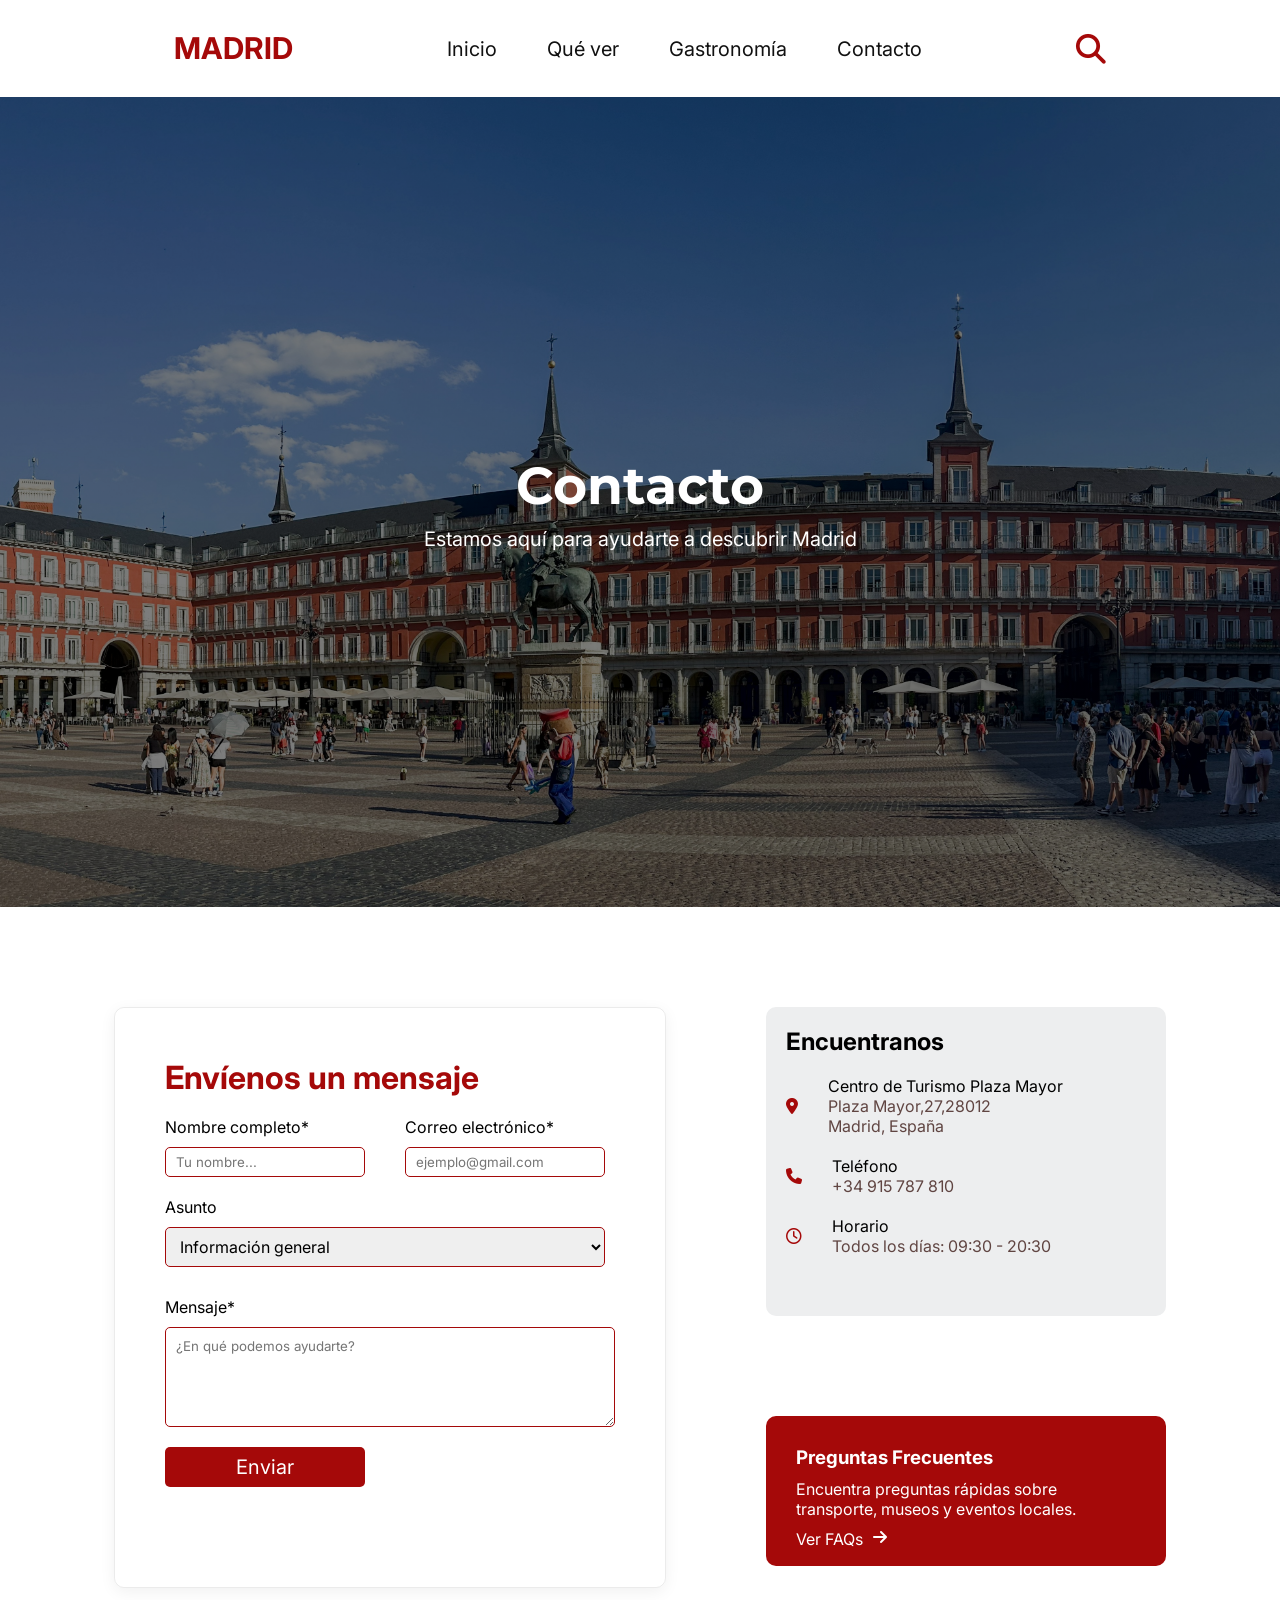
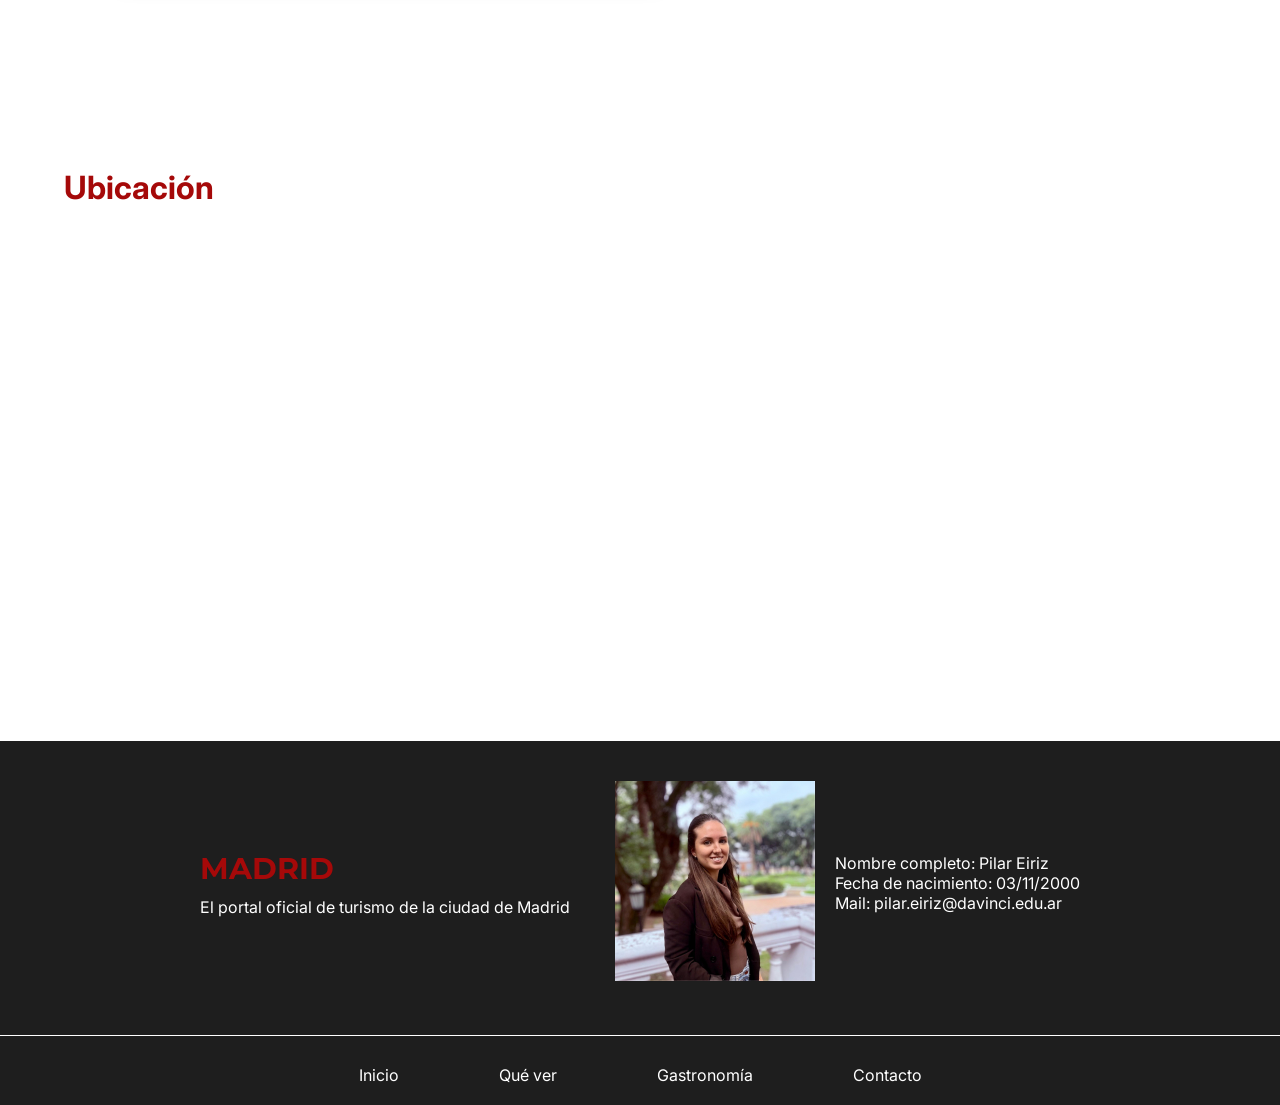
==== commit 54f00905: "agregue secciones en que ver" ====
--- a/contacto.html
+++ b/contacto.html
@@ -27,7 +27,7 @@
                     <a href="./index.html">Inicio</a>
                 </li>
                 <li>
-                    <a href="./quever.html">Que ver</a>
+                    <a href="./quever.html">Qué ver</a>
                 </li>
                 <li>
                     <a href="./gastronomia.html">Gastronomía</a>
--- a/css/style.css
+++ b/css/style.css
@@ -585,16 +585,13 @@
 
 
 
-
-/* Monumentos reales */
-
 .texto-principal-seccion h2 {
     font-size: 2rem;
     font-weight: bold;
     padding: 20px 0px 20px 0px
 }
 
-.seccion-monumentos-reales {
+.seccion-doble-reales {
     display: flex;
     flex-direction: column;
     margin: 0 auto;
@@ -603,12 +600,12 @@
 }
 
 
-.texto-principal-monumentos {
+.texto-principal-doble {
     text-align: start;
     margin-bottom: 30px;
 }
 
-.seccion-cards-monumentos {
+.seccion-cards-doble {
     display: flex;
     justify-content: center;
     align-items: center;
@@ -617,7 +614,7 @@
     gap: 30px;
 }
 
-.card-monumento {
+.card-doble {
     width: 400px;
     height: 450px;
     border-radius: 1rem;
@@ -626,7 +623,7 @@
 
 }
 
-.card-monumento img {
+.card-doble img {
     width: 400px;
     height: 250px;
     border-radius: 16px 16px 0px 0px;
@@ -644,21 +641,19 @@
 
 
 
-.dato-monumento {
+.dato-doble {
     display: flex;
     justify-content: center;
     gap: 10px;
 }
 
-.dato-monumento i {
+.dato-doble i {
     font-size: 32px;
     color: var(--color-acento);
 }
 
 
 
-
-/* Que ver: Plazas */
 
 .seccion-plazas {
     display: flex;
@@ -776,9 +771,8 @@
 
 
 
-/*Museos*/
-
-.seccion-museos {
+
+.seccion-triple {
     display: flex;
     flex-direction: column;
     width: max-content;
@@ -787,14 +781,14 @@
 }
 
 
-.container-museos {
+.container-triple {
     display: flex;
     justify-content: space-between;
     gap: 20px;
 
 }
 
-.container-museos div {
+.container-triple div {
     height: 450px;
     display: flex;
     flex-direction: column;
@@ -803,19 +797,19 @@
 
 }
 
-.container-museos-informacion h3 {
+.container-triple-informacion h3 {
     color: var(--color-principal);
     font-size: 20px;
     font-family: "Montserrat", sans-serif;
 }
 
-.container-museos-informacion img {
+.container-triple-informacion img {
     height: 200px;
     width: 280px;
     padding-bottom: 20px;
 }
 
-.container-museos-informacion p {
+.container-triple-informacion p {
     padding-top: 5px;
 }
 
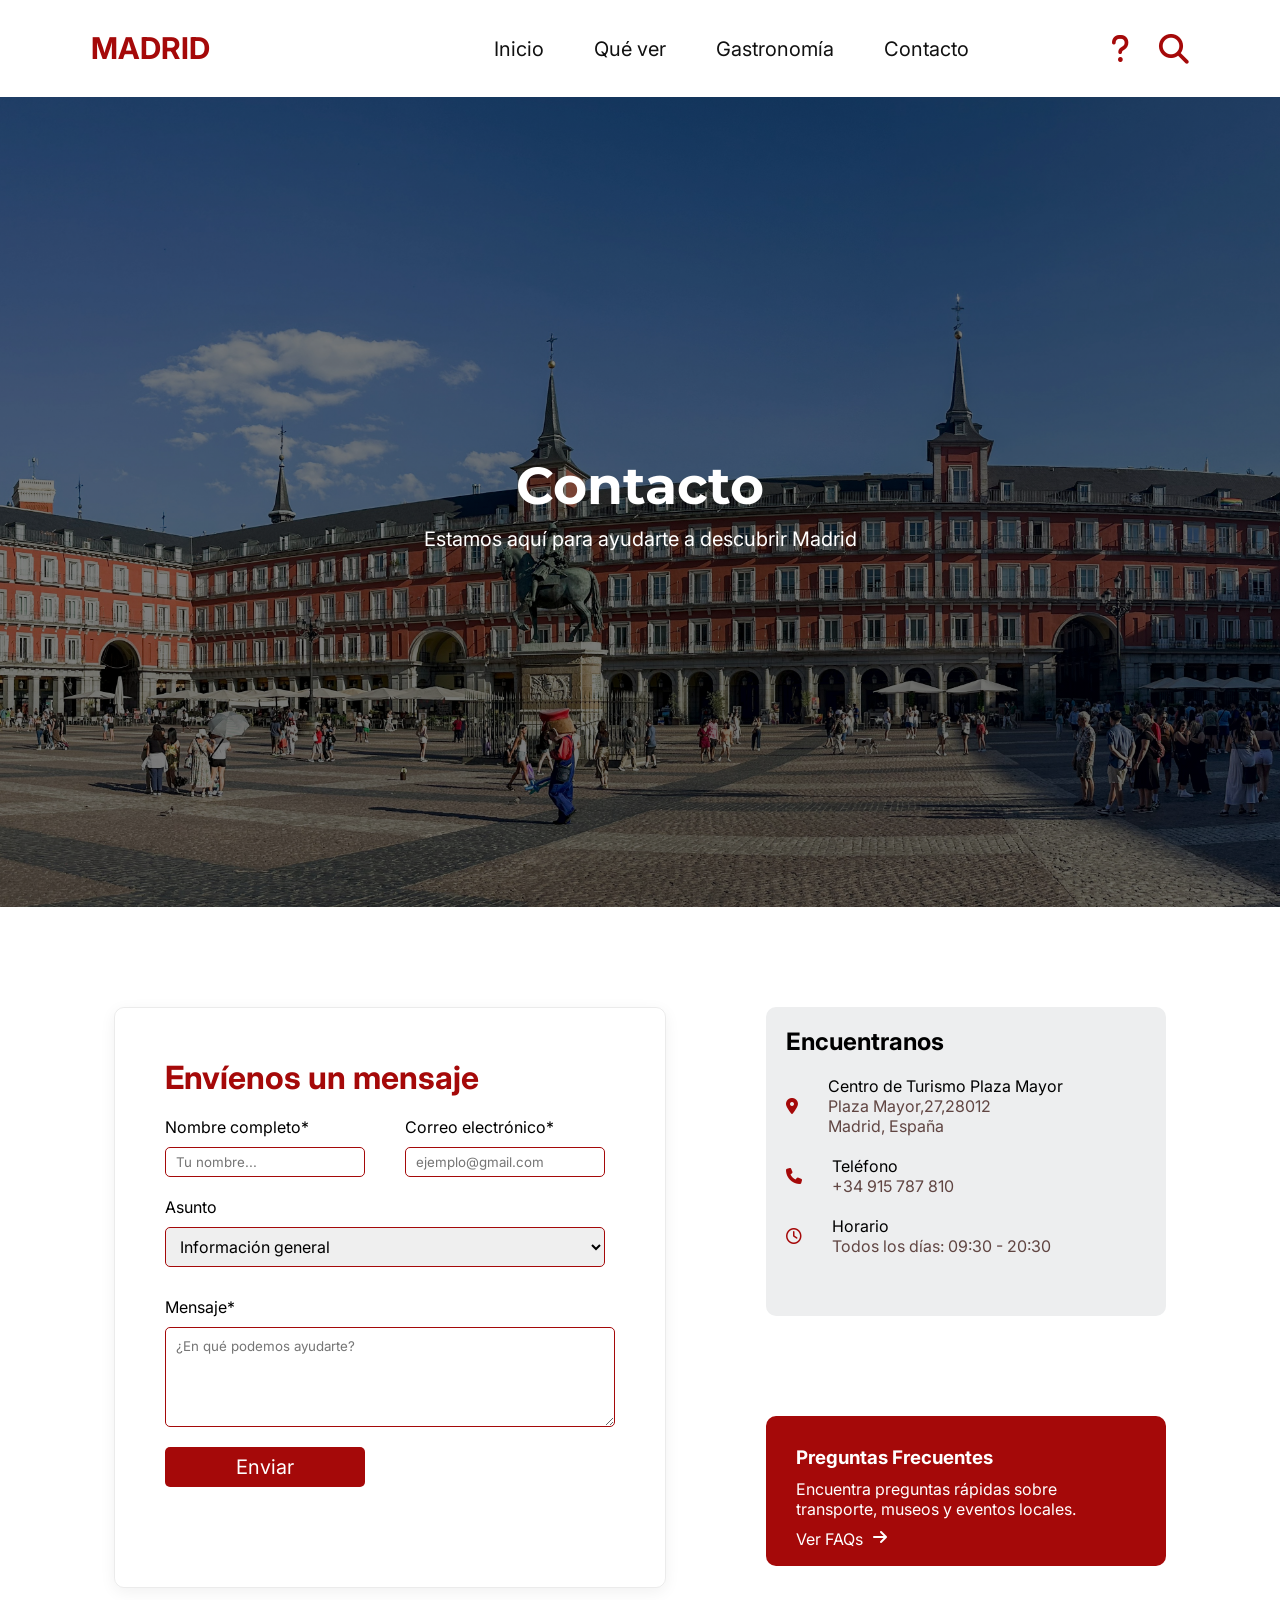
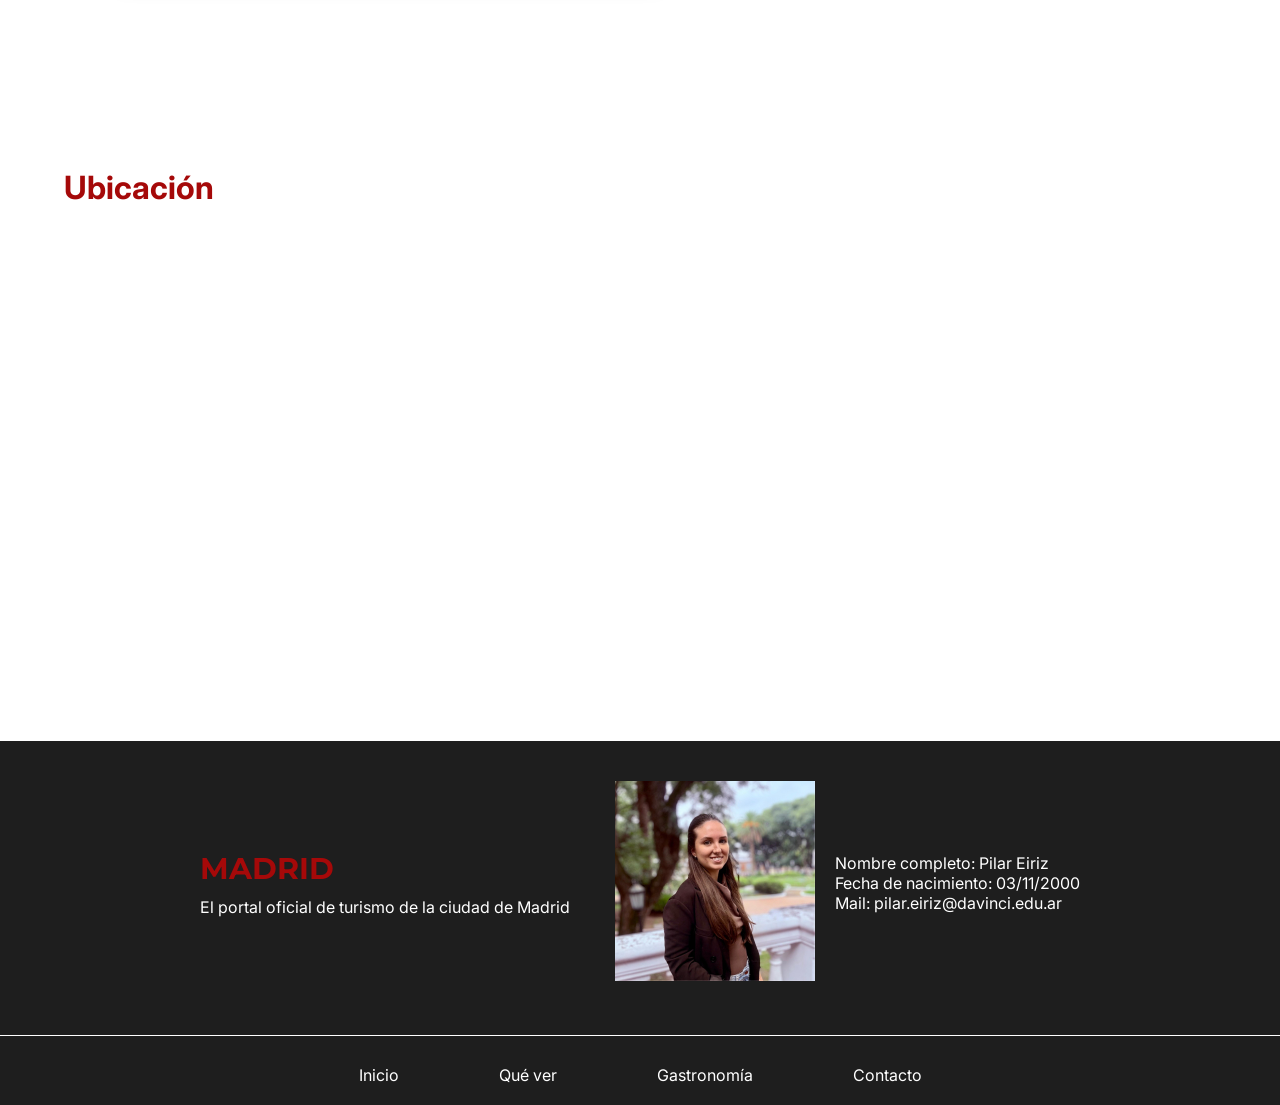
==== commit 50942f63: "Sigo con mobile" ====
--- a/contacto.html
+++ b/contacto.html
@@ -13,13 +13,18 @@
         rel="stylesheet">
     <link rel="icon" href="./assets/favicon.ico" type="image/x-icon">
 
-    <title>Inicio</title>
+    <title>Contacto</title>
 </head>
 
 <body>
     <header class="header">
         <div id="logo">
-            <p><strong>MADRID</strong></p>
+            <a href="index.html">
+                <p><strong>MADRID</strong></p>
+            </a>
+        </div>
+        <div class="div-menu-btn">
+            <button class="menu-btn"><i class="fa-solid fa-bars"></i></button>
         </div>
         <nav class="nav">
             <ul>
@@ -37,9 +42,18 @@
                 </li>
             </ul>
         </nav>
-        <div class="div-icono-buscador">
-            <i class="fa-solid fa-magnifying-glass"></i>
+        <div class="iconos-navbar">
+            <div class="div-icono-preguntas">
+                <a href="./preguntasfrecuentes.html">
+                    <i class="fa-solid fa-question"></i>
+                </a>
+            </div>
+            <div class="div-icono-buscador">
+                <i class="fa-solid fa-magnifying-glass"></i>
+            </div>
+
         </div>
+
     </header>
     <section class="principal-contacto">
         <h2>Contacto</h2>
--- a/css/style.css
+++ b/css/style.css
@@ -41,7 +41,7 @@
 
 .header {
     display: flex;
-    justify-content: space-evenly;
+    justify-content: space-around;
     align-items: center;
     padding: 30px 20px;
 }
@@ -54,6 +54,21 @@
     user-select: none;
 }
 
+.iconos-navbar {
+    display: flex;
+    gap: 30px;
+}
+
+.div-icono-preguntas i{
+ font-size: 30px;
+ transition: transform 0.3s ease;
+}
+
+.div-icono-preguntas i:hover {
+    transform: scale(1.2);
+    cursor: pointer;
+}
+
 .div-icono-buscador i {
     color: var(--color-principal);
     transition: transform 0.3s ease;
@@ -70,6 +85,20 @@
     justify-content: space-between;
     gap: 50px;
     width: 100%;
+    max-width: 1200px;
+
+}
+
+.menu-btn {
+    background: none;
+    border: none;
+    cursor: pointer;
+
+}
+
+.menu-btn i {
+    font-size: 24px;
+    display: none;
 
 }
 
@@ -1357,4 +1386,657 @@
 .seccion-gracias-formulario a:hover {
     transform: scale(1.1);
     cursor: pointer;
+}
+
+/* Preguntas frecuentes */
+.introduccion-preguntas-frecuentes {
+    width: max-content;
+    margin: 0 auto;
+    display: flex;
+    flex-direction: column;
+    justify-content: center;
+    align-items: center;
+    gap: 20px;
+    padding-top: 80px;
+}
+
+.introduccion-preguntas-frecuentes h2 {
+    font-size: 2rem;
+    font-family: "Montserrat", sans-serif;
+}
+
+.introduccion-preguntas-frecuentes p {
+    width: 80%;
+    text-align: center;
+}
+
+
+
+.buscador-preguntas-frecuentes {
+    display: flex;
+    justify-content: space-between;
+    align-items: center;
+    gap: 20px;
+    border-radius: 16px;
+    box-shadow: 0 8px 24px rgba(0, 0, 0, 0.08);
+    width: 50%;
+    height: 50px;
+    padding: 20px;
+}
+
+.buscador-preguntas-frecuentes input {
+    width: 350px;
+    border: none;
+    padding: 10px;
+}
+
+.buscador-preguntas-frecuentes button {
+    background-color: var(--color-principal);
+    color: var(--color-texto-principal);
+    padding: 5px 16px;
+    border: none;
+    border-radius: 10px;
+    cursor: pointer;
+    transition: transform 0.3s ease, box-shadow 0.3s ease;
+}
+
+.buscador-preguntas-frecuentes button:hover {
+    transform: scale(1.1);
+}
+
+
+.cards-preguntas-frecuentes {
+    display: flex;
+    gap: 20px;
+    justify-content: center;
+    margin-top: 80px;
+}
+
+.card-individual-preguntas-frecuentes {
+    border-radius: 16px;
+    box-shadow: 0 8px 24px rgba(0, 0, 0, 0.08);
+    width: 200px;
+    height: 150px;
+    display: flex;
+    flex-direction: column;
+    justify-content: center;
+    align-items: center;
+    text-decoration: none;
+    color: inherit;
+    cursor: pointer;
+    transition: transform 0.3s ease, box-shadow 0.3s ease;
+}
+
+
+.card-individual-preguntas-frecuentes:hover {
+    transform: scale(1.1);
+    cursor: pointer;
+}
+
+.card-individual-preguntas-frecuentes i {
+    font-size: 2rem;
+    padding: 20px;
+    border-radius: 16px;
+}
+
+.card-individual-preguntas-frecuentes h3 {
+    font-weight: normal;
+    font-size: 20px;
+}
+
+.seccion-preguntas-frecuentes {
+    display: flex;
+    flex-direction: column;
+    width: 45%;
+    margin: 80px auto;
+    align-content: flex-start;
+    gap: 50px;
+}
+
+.preguntas-frecuentes-titulo {
+    display: flex;
+    gap: 20px;
+    font-size: 24px;
+    margin-bottom: 20px;
+}
+
+.preguntas-frecuentes li {
+    border-radius: 16px;
+    border: rgba(0, 0, 0, 0.08) solid 1px;
+    padding: 20px;
+    display: flex;
+    flex-direction: column;
+    gap: 5px;
+}
+
+.preguntas-frecuentes ul {
+    display: flex;
+    flex-direction: column;
+    gap: 10px;
+}
+
+.preguntas-frecuentes p,
+.preguntas-frecuentes h5 {
+    font-size: 1rem;
+}
+
+.preguntas-frecuentes p {
+    color: rgba(0, 0, 0, 0.50);
+}
+
+.seccion-dudas {
+    background-color: var(--color-principal);
+    color: var(--color-texto-principal);
+    display: flex;
+    flex-direction: column;
+    justify-content: center;
+    align-items: center;
+    gap: 20px;
+    width: 80%;
+    height: 300px;
+    margin: 0 auto;
+    border-radius: 16px;
+}
+
+.cards-seccion-dudas {
+    display: flex;
+    gap: 20px;
+
+}
+
+.cards-seccion-dudas div {
+    width: 180px;
+    height: 100px;
+    display: flex;
+    justify-content: center;
+    align-items: center;
+    flex-direction: column;
+    gap: 10px;
+    background-color: #CC3041;
+    border-radius: 16px;
+}
+
+.cards-seccion-dudas i {
+    color: var(--color-texto-principal);
+    font-size: 24px;
+}
+
+.cards-seccion-dudas div:hover {
+    background-color: var(--color-texto-principal);
+    cursor: pointer;
+}
+
+.cards-seccion-dudas div:hover i,
+.cards-seccion-dudas div:hover p {
+    color: var(--color-principal);
+}
+
+
+@media (max-width:768px) {
+
+    body {
+        width: 100%;
+        max-width: 100%;
+        overflow-x: hidden;
+    }
+
+    /*Navbar*/
+    .menu-btn i {
+        display: block;
+    }
+
+    .nav {
+        display: none;
+    }
+
+
+    /*Footer*/
+
+    .seccion-footer {
+        flex-direction: column;
+        width: 100%;
+        min-width: 0;
+    }
+
+    .seccion-footer-row {
+        flex-direction: column;
+        gap: 20px;
+        padding: 40px;
+        width: 100%;
+    }
+
+    .section_footer_datos img {
+        width: 140px;
+    }
+
+    .footer-list {
+        flex-direction: column;
+        align-items: center;
+    }
+
+    .seccion-categorias-destacadas,
+    .seccion-proximos-eventos,
+    .seccion-doble-reales,
+    .seccion-plazas,
+    .seccion-triple,
+    .seccion-esenciales,
+    .seccion-donde-comer {
+        width: 100%;
+        max-width: 100%;
+        min-width: 0;
+        align-items: stretch;
+        overflow-x: clip;
+    }
+.seccion-categorias-destacadas {
+    gap: 0px;
+}
+    
+    
+
+
+    .seccion-principal-inicio p {
+        font-size: 1rem;
+        width: 100%;
+        max-width: 300px;
+
+    }
+
+     .contenedor-input-buscador {
+        width: calc(100% - 40px);
+        max-width: 360px;
+    }
+
+
+    .seccion-principal-input input {
+        width: 140px;
+        padding: 0px;
+    }
+
+
+
+    .texto-principal-detacadas h2 {
+        font-size: 24px;
+    }
+
+    .texto-principal-detacadas {
+        padding-left: 40px;
+    }
+
+    .cards-caterogias-destacadas {
+        flex-direction: column;
+        height: max-content;
+        align-items: flex-start;
+        margin: 50px;
+    }
+
+    .categorias-izquierda {
+        align-items: flex-start;
+        width: 300px;
+        background-size: cover;
+        margin: 0px;
+        height: 300px;
+    }
+
+
+    .categoria-gastronomia,
+    .categoria-contacto {
+        width: 300px;
+    }
+
+    .seccion-proximos-eventos {
+        width: 100%;
+        gap: 50px;
+
+    }
+
+    .texto-principal-eventos {
+        width: 100%;
+        gap: 0;
+        display: flex;
+        flex-direction: column;
+        padding-left: 40px;
+    }
+
+
+    .seccion-cards-proximos-eventos, .seccion-cards-doble, .container-triple, .cards-donde-comer{
+        flex-wrap: nowrap;
+        align-items: stretch;
+        justify-content: flex-start;
+        align-self: stretch;
+        overflow-x: auto;
+        scroll-snap-type: x mandatory;
+        -webkit-overflow-scrolling: touch;
+        scrollbar-width: none;
+        gap: 16px;
+        height: auto;
+        width: 100%;
+        max-width: 100%;
+        min-width: 0;
+        padding: 0 20px 16px;
+        margin: 0;
+        scroll-padding-inline: 20px;
+
+    }
+
+    .card-evento {
+        min-width: 310px;
+        flex-shrink: 0;
+        scroll-snap-align: start;
+    }
+
+
+    .seccion-newsletter {
+        display: flex;
+        flex-direction: column;
+        align-items: center;
+        gap: 10px;
+        width: 90%;
+        padding: 30px 0px;
+    }
+
+    .newsletter-icono {
+        order: -1;
+    }
+
+    .seccion-principal-newsletter h2 {
+        font-size: 2rem;
+    }
+
+
+    .seccion-input {
+        display: flex;
+        flex-direction: column;
+    }
+
+    .seccion-input button {
+        width: 150px;
+
+    }
+
+
+/* Que ver */
+
+.seccion-principal-que-ver {
+    background-size: cover;
+    width: 100%;
+    min-width: 0;
+}
+
+.seccion-principal-que-ver h1{
+    padding-left: 20px;
+    font-size: 40px;
+}
+.seccion-principal-que-ver span {
+    font-size: 40px;
+}
+
+.seccion-principal-que-ver p{
+    padding-left: 20px;
+width: 380px;
+}
+
+.nav-secciones-que-ver {
+    height: max-content;
+    width: 100%;
+    
+}
+
+.lista-secciones-que-ver {
+flex-direction: column;
+gap: 10px;
+padding: 10px 0px;
+}
+
+.texto-principal-seccion h2 {
+    padding-left: 20px;
+}
+
+.card-doble {
+    width: 100%;
+   height: 480px;
+   gap: 10px;
+}
+
+.card-doble img {
+    width: 280px;
+    height: 200px;
+}
+
+ .cards-plazas {
+        flex-direction: column;
+        height: 100%;
+        align-items: center;
+        justify-content: center;
+        margin: 0;
+   padding: 0;
+   width: 90%;
+    }
+
+   .categorias-plazas-izquierda {
+        width: 80%;
+        background-size: cover;
+        margin: 0px;
+        height: 400px;
+        align-items: center;
+    }
+
+.categorias-plazas, .categoria-plazas-informacion{
+        width: 100%;
+        height: 400px;
+        padding-left:20px ;
+        align-items: center;
+    }
+
+.categorias-plazas-derecha {
+    width: 80%;
+    height: 800%;
+}
+
+.card-texto-sabias-que p{
+    width: 90%;
+}
+
+
+
+/*Gastronomia*/
+.seccion_principal_gastronomia {
+    background-size: cover;
+    background-position: center;
+    margin: 0px;
+    padding-left: 20px;
+    width: 100%;
+
+}
+
+.seccion-esenciales {
+    align-items: center;
+    width: 100%;
+    padding-bottom: 120px;
+    
+}
+
+.seccion_principal_gastronomia h2 {
+font-size: 40px;
+}
+
+.seccion_principal_gastronomia span {
+font-size: 40px;
+}
+
+.seccion_principal_gastronomia p {
+width: 300px;
+}
+
+.cards-esenciales {
+flex-direction: column;
+width: 100%;
+align-items: center;
+gap: 20px;
+height: 900px;
+}
+
+.cards-esenciales div{
+width: 90%;
+height: 600px;
+}
+.esenciales-izquierda div{
+    height: 300px;
+    
+}
+
+.esenciales-izquierda {
+    height: 300px;
+    display: flex;
+    align-items: center;
+    justify-content: center;
+}
+
+.esenciales-derecha {
+    align-items: center;
+}
+
+
+.planifica-ruta {
+    background-size: cover;
+    background-position: center;
+}
+
+.seccion-texto-planifica-ruta {
+    width: 80%;
+}
+.seccion-texto-planifica-ruta h2{
+    text-align: center;
+    font-size: 2rem;
+}
+
+.seccion-texto-planifica-ruta p{
+  width: 90%;
+}
+
+
+/* Principal contacto */
+.principal-contacto, .seccion-contacto, .seccion-ubicacion {
+    width: 100%;
+    min-width: 0;
+}
+
+.principal-contacto {
+    background-size: cover;
+}
+
+.principal-contacto p{
+    text-align: center;
+}
+
+.principal-contacto h2{
+    font-size: 40px;
+}
+.seccion-contacto {
+    flex-direction: column;
+    width: 90%;
+    min-width: 0;
+}
+
+.datos-personales-formulario {
+    flex-direction: column;
+    gap: 20px;
+}
+
+.datos-personales-formulario input{
+    width: 250px;
+}
+
+
+.asunto-formulario select {
+    width: 250px;
+}
+
+.mensaje-formulario textarea {
+    width: 250px;
+    height: 200px;
+}
+
+.seccion-encuentranos, #preguntas-frecuentes-seccion {
+    width: 100%;
+}
+
+.secciones-izquierda-contacto {
+    gap: 40px;
+}
+
+.seccion-ubicacion {
+    margin-top: 30px;
+    padding-left: 20px;
+}
+
+.seccion-mapa{
+    width: 90%;
+    justify-content: center;
+    align-items: center;
+}
+
+.seccion-gracias-formulario {
+    width: 100%;
+}
+
+.texto-gracias-formulario h2{
+text-align: center;
+width: 100%;
+}
+
+.texto-gracias-formulario p{
+width: 80%;
+}
+
+.introduccion-preguntas-frecuentes {
+width: 100%;
+min-width: 0;
+}
+
+
+/*Preguntas frecuentes */
+
+.introduccion-preguntas-frecuentes h2 {
+    text-align: center;
+}
+
+.buscador-preguntas-frecuentes {
+    width: 80%;
+}
+
+.input-preguntas-frecuentes input{
+width: 100%;
+min-width: 0;
+}
+.cards-preguntas-frecuentes {
+        display: flex;
+        flex-wrap: wrap;
+        padding: 10px;
+    }
+
+    .card-individual-preguntas-frecuentes {
+        width: 45%;
+    }
+
+
+    .seccion-preguntas-frecuentes {
+        width: 90%;
+        min-width: 0;
+    }
+
+    .seccion-dudas {
+        height: 100%;
+        padding: 40px;
+    }
+
+    .seccion-dudas p{
+width: 100%;
+text-align: center;
+    }
+
+    .cards-seccion-dudas {
+        flex-direction: column;
+    }
+
+
 }
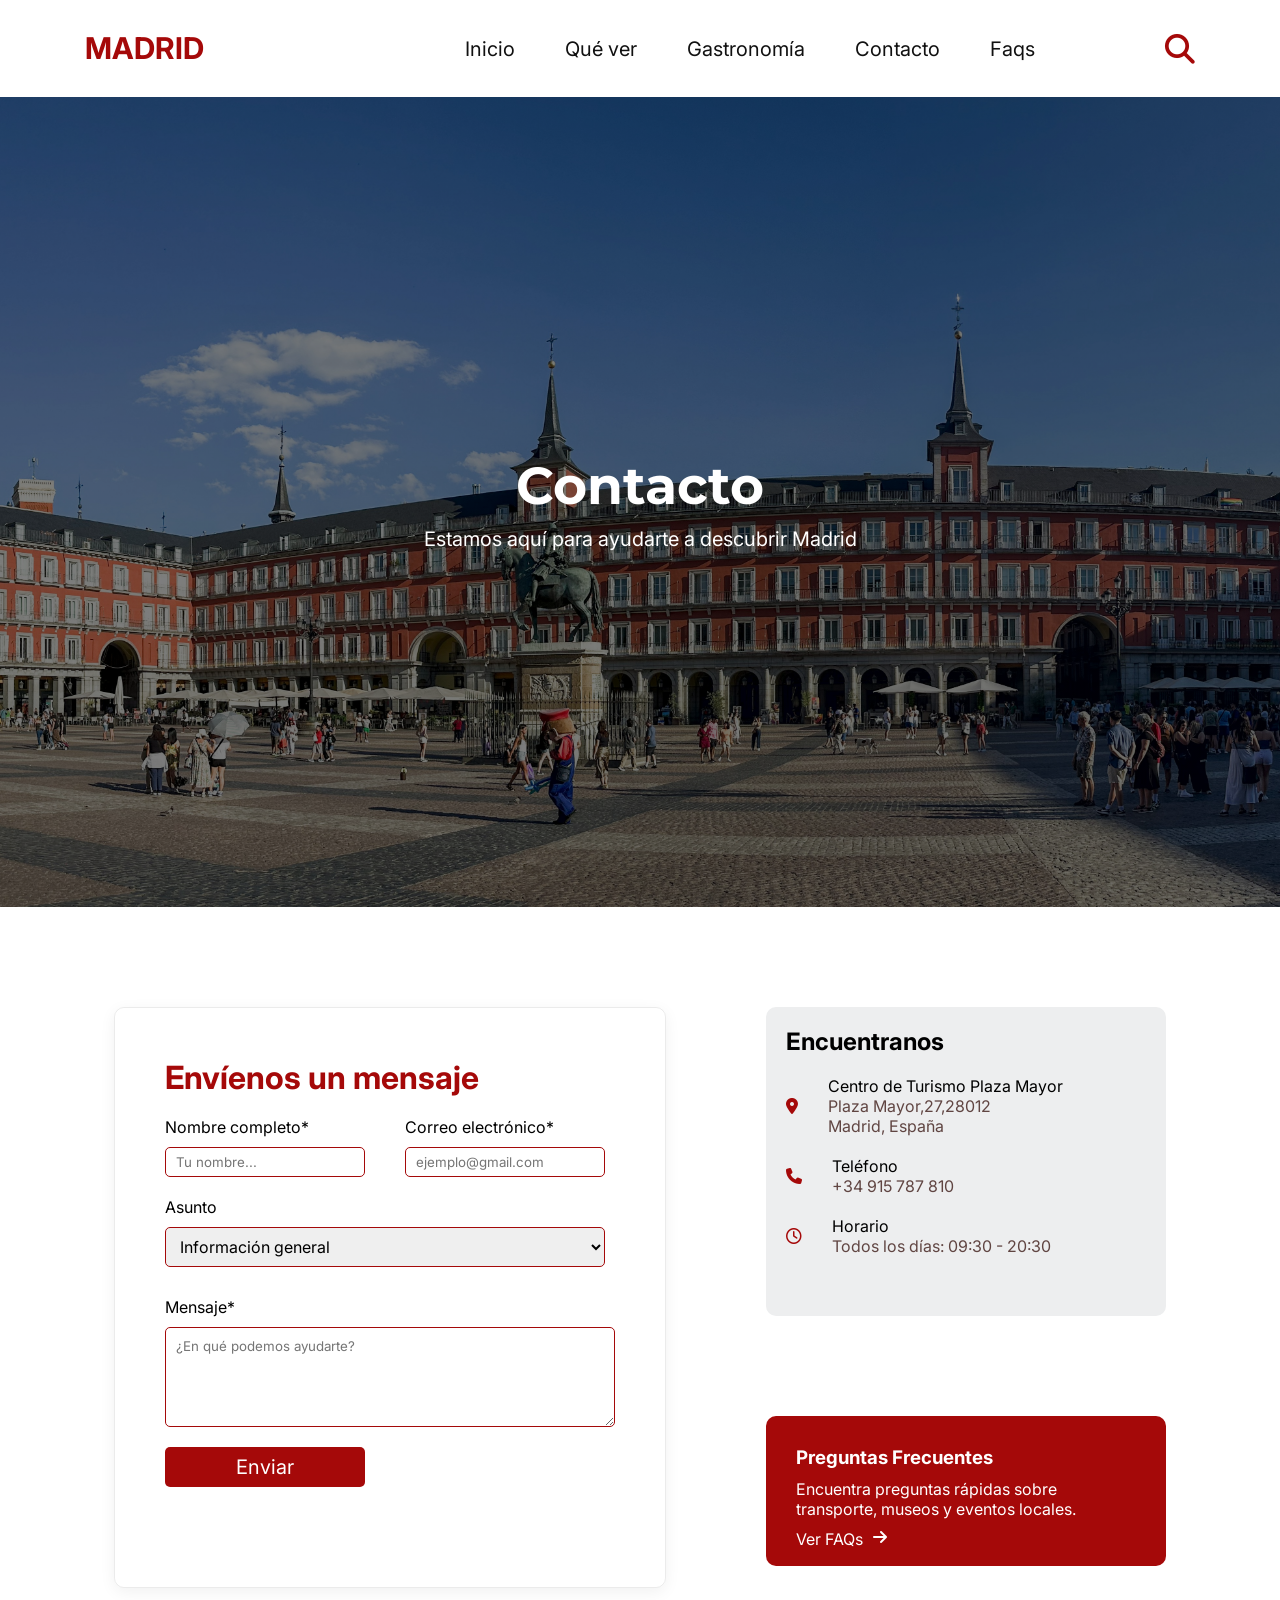
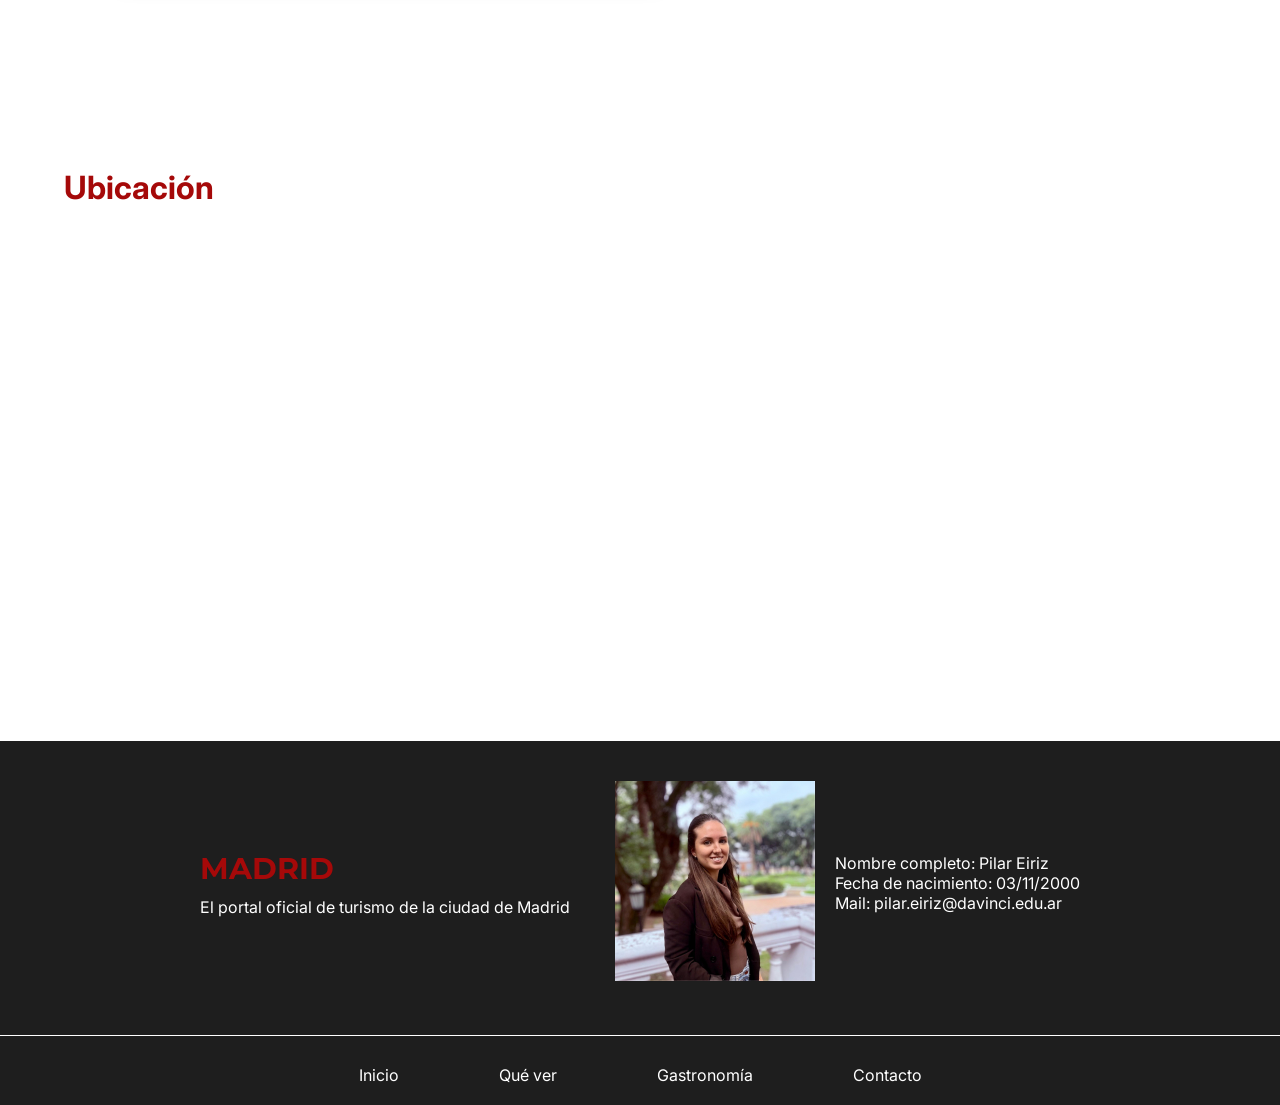
==== commit b377fbc2: "arreglo responsive" ====
--- a/contacto.html
+++ b/contacto.html
@@ -17,16 +17,42 @@
 </head>
 
 <body>
-    <header class="header">
-        <div id="logo">
-            <a href="index.html">
-                <p><strong>MADRID</strong></p>
-            </a>
-        </div>
-        <div class="div-menu-btn">
-            <button class="menu-btn"><i class="fa-solid fa-bars"></i></button>
-        </div>
-        <nav class="nav">
+        <header class="header">
+        <div class="header-bar">
+            <div id="logo">
+                <a href="index.html">
+                    <p><strong>MADRID</strong></p>
+                </a>
+            </div>
+            <div class="div-menu-btn">
+                <button class="menu-btn"><i class="fa-solid fa-bars"></i></button>
+            </div>
+            <nav class="nav">
+                <ul class="menu">
+                    <li>
+                        <a href="./index.html">Inicio</a>
+                    </li>
+                    <li>
+                        <a href="./quever.html">Qué ver</a>
+                    </li>
+                    <li>
+                        <a href="./gastronomia.html">Gastronomía</a>
+                    </li>
+                    <li>
+                        <a href="./contacto.html">Contacto</a>
+                    </li>
+                    <li>
+                        <a href="./preguntasfrecuentes.html">Faqs</a>
+                    </li>
+                </ul>
+            </nav>
+            <div class="iconos-navbar">
+                <div class="div-icono-buscador">
+                    <i class="fa-solid fa-magnifying-glass"></i>
+                </div>
+            </div>
+        </div>
+        <div class="menu-mobile">
             <ul>
                 <li>
                     <a href="./index.html">Inicio</a>
@@ -40,20 +66,11 @@
                 <li>
                     <a href="./contacto.html">Contacto</a>
                 </li>
+                <li>
+                    <a href="./preguntasfrecuentes.html">Faqs</a>
+                </li>
             </ul>
-        </nav>
-        <div class="iconos-navbar">
-            <div class="div-icono-preguntas">
-                <a href="./preguntasfrecuentes.html">
-                    <i class="fa-solid fa-question"></i>
-                </a>
-            </div>
-            <div class="div-icono-buscador">
-                <i class="fa-solid fa-magnifying-glass"></i>
-            </div>
-
-        </div>
-
+        </div>
     </header>
     <section class="principal-contacto">
         <h2>Contacto</h2>
@@ -135,7 +152,7 @@
                 <h3>Preguntas Frecuentes</h3>
                 <p>Encuentra preguntas rápidas sobre transporte, museos y eventos locales.</p>
                 <div class="preguntas-frecuentes-link">
-                    <a href="">Ver FAQs</a>
+                    <a href="./preguntasfrecuentes.html">Ver FAQs</a>
                     <i class="fa-solid fa-arrow-right"></i>
                 </div>
             </div>
@@ -182,7 +199,7 @@
             </ul>
         </section>
     </footer>
-
+    <script src="./index.js"></script>
 </body>
 
 </html>
--- a/css/style.css
+++ b/css/style.css
@@ -31,19 +31,32 @@
 }
 
 
+html {
+    overflow-x: hidden;
+}
+
 body {
-    max-width: 100vw;
+    max-width: 100%;
+    width: 100%;
     margin: 0 auto;
+    overflow-x: hidden;
 }
 
 
 /* Navbar */
 
 .header {
+    position: relative;
+}
+
+.header-bar {
     display: flex;
     justify-content: space-around;
     align-items: center;
     padding: 30px 20px;
+    position: relative;
+    z-index: 2;
+    background-color: #fff;
 }
 
 
@@ -59,9 +72,9 @@
     gap: 30px;
 }
 
-.div-icono-preguntas i{
- font-size: 30px;
- transition: transform 0.3s ease;
+.div-icono-preguntas i {
+    font-size: 30px;
+    transition: transform 0.3s ease;
 }
 
 .div-icono-preguntas i:hover {
@@ -80,7 +93,7 @@
     cursor: pointer;
 }
 
-.nav ul {
+.menu {
     display: flex;
     justify-content: space-between;
     gap: 50px;
@@ -89,11 +102,13 @@
 
 }
 
+.menu-mobile {
+    display: none;
+}
+
 .menu-btn {
-    background: none;
-    border: none;
-    cursor: pointer;
-
+  display: none;
+  cursor: pointer;
 }
 
 .menu-btn i {
@@ -231,6 +246,7 @@
     font-weight: bold;
     color: var(--color-texto-principal);
     z-index: 2;
+
 }
 
 .seccion-principal-inicio p {
@@ -564,6 +580,7 @@
     font-size: 52px;
     font-weight: bold;
     color: var(--color-texto-principal);
+    
 
 }
 
@@ -1581,12 +1598,119 @@
     }
 
     /*Navbar*/
+    .header {
+        position: relative;
+        z-index: 10;
+    }
+
+    .header-bar {
+        display: flex;
+        justify-content: space-between;
+        align-items: center;
+        width: 100%;
+        max-width: 100%;
+        box-sizing: border-box;
+        padding: 16px;
+        position: relative;
+        z-index: 2;
+        background-color: #fff;
+        gap: 12px;
+    }
+
+    #logo {
+        flex-shrink: 0;
+    }
+
+    #logo p {
+        font-size: 24px;
+    }
+
+    .iconos-navbar {
+        display: none;
+    }
+
+    .nav {
+        position: static;
+    }
+
+    .div-menu-btn {
+        flex-shrink: 0;
+        margin-left: auto;
+    }
+
     .menu-btn i {
         display: block;
-    }
-
-    .nav {
+        color: var(--color-principal);
+        font-size: 22px;
+    }
+
+    .menu-btn {
+        display: flex;
+        align-items: center;
+        justify-content: center;
+        background: none;
+        border: none;
+        border-radius: 8px;
+        padding: 8px;
+        line-height: 1;
+        min-width: 40px;
+        min-height: 40px;
+        cursor: pointer;
+    }
+
+    .menu {
         display: none;
+    }
+
+    .menu-mobile {
+        display: flex;
+        flex-direction: column;
+        align-items: center;
+        position: absolute;
+        top: 100%;
+        left: 0;
+        width: 100%;
+        height: 50dvh;
+        padding-top: 24px;
+        background-color: #fff;
+        z-index: 1;
+        transform: translateY(-100%);
+        transition: transform 0.4s ease, visibility 0.4s;
+        pointer-events: none;
+        visibility: hidden;
+    }
+
+    .menu-mobile.active {
+        transform: translateY(0);
+        pointer-events: auto;
+        visibility: visible;
+    }
+
+    .menu-mobile ul {
+        display: flex;
+        flex-direction: column;
+        align-items: center;
+        gap: 20px;
+        width: 100%;
+        padding: 24px 0;
+    }
+
+    .menu-mobile li {
+        text-align: center;
+        padding: 0;
+    }
+
+    .menu-mobile a {
+        color: var(--color-texto-secundario);
+        font-size: 22px;
+        display: inline-block;
+        padding: 8px 16px;
+        cursor: pointer;
+    }
+
+    .nav li {
+        text-align: center;
+        padding: 0;
     }
 
 
@@ -1594,24 +1718,50 @@
 
     .seccion-footer {
         flex-direction: column;
+        align-items: center;
         width: 100%;
         min-width: 0;
+        padding: 40px 16px;
+        box-sizing: border-box;
+        text-align: center;
     }
 
     .seccion-footer-row {
         flex-direction: column;
-        gap: 20px;
-        padding: 40px;
-        width: 100%;
+        align-items: center;
+        gap: 24px;
+        padding: 0;
+        width: 100%;
+        max-width: 360px;
+        box-sizing: border-box;
+    }
+
+    .texto_footer {
+        align-items: center;
+    }
+
+    .section_footer_datos {
+        flex-direction: column;
+        align-items: center;
+        gap: 16px;
     }
 
     .section_footer_datos img {
         width: 140px;
     }
 
+    .datos_footer {
+        align-items: center;
+        text-align: center;
+    }
+
     .footer-list {
         flex-direction: column;
         align-items: center;
+        gap: 12px;
+        width: 100%;
+        max-width: 360px;
+        padding: 0;
     }
 
     .seccion-categorias-destacadas,
@@ -1624,85 +1774,137 @@
         width: 100%;
         max-width: 100%;
         min-width: 0;
-        align-items: stretch;
+        align-items: center;
         overflow-x: clip;
     }
-.seccion-categorias-destacadas {
-    gap: 0px;
-}
-    
-    
-
+
+    .seccion-categorias-destacadas {
+        gap: 24px;
+        align-items: center;
+        padding: 24px 16px;
+        box-sizing: border-box;
+    }
+
+    .seccion-principal-inicio h1 {
+        font-size: 40px;
+        line-height: 1.2;
+        text-align: center;
+        padding: 0 16px;
+    }
+
+    .seccion-principal-inicio span {
+        font-size: inherit;
+        line-height: inherit;
+    }
 
     .seccion-principal-inicio p {
         font-size: 1rem;
         width: 100%;
         max-width: 300px;
-
-    }
-
-     .contenedor-input-buscador {
-        width: calc(100% - 40px);
-        max-width: 360px;
-    }
-
-
+        padding: 0 16px;
+        box-sizing: border-box;
+    }
+
+    .contenedor-input-buscador {
+        width: calc(100% - 32px);
+        max-width: 360px;
+        gap: 8px;
+        padding: 8px 12px;
+        box-sizing: border-box;
+        min-width: 0;
+    }
+
+    .contenedor-input-buscador .div-icono-buscador {
+        flex-shrink: 0;
+    }
+
+    .contenedor-input-buscador .div-icono-buscador i {
+        font-size: 18px;
+    }
+
+    .seccion-principal-input {
+        flex: 1;
+        min-width: 0;
+    }
+
+    .contenedor-input-buscador input,
     .seccion-principal-input input {
-        width: 140px;
-        padding: 0px;
-    }
-
-
+        width: 100%;
+        max-width: 100%;
+        min-width: 0;
+        padding: 8px 4px;
+        box-sizing: border-box;
+    }
+
+    .contenedor-input-buscador button {
+        flex-shrink: 0;
+        padding: 8px 16px;
+        white-space: nowrap;
+    }
+
+    .texto-principal-detacadas {
+        width: 100%;
+        max-width: 360px;
+        padding-left: 0;
+        align-items: flex-start;
+    }
 
     .texto-principal-detacadas h2 {
         font-size: 24px;
-    }
-
-    .texto-principal-detacadas {
-        padding-left: 40px;
     }
 
     .cards-caterogias-destacadas {
         flex-direction: column;
         height: max-content;
-        align-items: flex-start;
-        margin: 50px;
+        align-items: center;
+        justify-content: center;
+        margin: 0;
+        width: 100%;
+        max-width: 360px;
+        gap: 16px;
     }
 
     .categorias-izquierda {
-        align-items: flex-start;
-        width: 300px;
+        width: 100%;
         background-size: cover;
-        margin: 0px;
+        margin: 0;
         height: 300px;
     }
 
+    .categorias-derecha {
+        width: 100%;
+        height: auto;
+    }
 
     .categoria-gastronomia,
     .categoria-contacto {
-        width: 300px;
+        width: 100%;
+        height: 220px;
+        background-size: cover;
     }
 
     .seccion-proximos-eventos {
         width: 100%;
-        gap: 50px;
-
+        gap: 24px;
+        align-items: center;
+        padding: 40px 16px;
+        box-sizing: border-box;
     }
 
     .texto-principal-eventos {
         width: 100%;
+        max-width: 360px;
         gap: 0;
         display: flex;
         flex-direction: column;
-        padding-left: 40px;
-    }
-
-
-    .seccion-cards-proximos-eventos, .seccion-cards-doble, .container-triple, .cards-donde-comer{
+        padding-left: 0;
+        box-sizing: border-box;
+    }
+
+    .seccion-cards-proximos-eventos {
         flex-wrap: nowrap;
         align-items: stretch;
         justify-content: flex-start;
-        align-self: stretch;
         overflow-x: auto;
         scroll-snap-type: x mandatory;
         -webkit-overflow-scrolling: touch;
@@ -1710,18 +1912,83 @@
         gap: 16px;
         height: auto;
         width: 100%;
+        max-width: 360px;
+        min-width: 0;
+        padding: 0 0 16px;
+        margin: 0;
+        scroll-padding-inline: 0;
+        box-sizing: border-box;
+    }
+
+    .seccion-cards-doble,
+    .container-triple,
+    .cards-donde-comer {
+        display: flex;
+        flex-wrap: nowrap;
+        align-items: stretch;
+        justify-content: flex-start;
+        overflow-x: auto;
+        scroll-snap-type: x mandatory;
+        -webkit-overflow-scrolling: touch;
+        scrollbar-width: none;
+        gap: 16px;
+        height: auto;
+        width: 100%;
+        max-width: 280px;
+        min-width: 0;
+        padding: 0 0 16px;
+        margin: 0;
+        scroll-padding-inline: 0;
+        box-sizing: border-box;
+    }
+
+    .seccion-cards-doble::-webkit-scrollbar,
+    .container-triple::-webkit-scrollbar,
+    .cards-donde-comer::-webkit-scrollbar,
+    .seccion-cards-proximos-eventos::-webkit-scrollbar {
+        display: none;
+    }
+
+    .card-doble {
+        width: 100%;
+        min-width: 100%;
         max-width: 100%;
-        min-width: 0;
-        padding: 0 20px 16px;
-        margin: 0;
-        scroll-padding-inline: 20px;
-
-    }
-
-    .card-evento {
-        min-width: 310px;
+        height: auto;
         flex-shrink: 0;
         scroll-snap-align: start;
+        box-sizing: border-box;
+    }
+
+    .card-doble img {
+        width: 100%;
+        height: 200px;
+        object-fit: cover;
+    }
+
+    .container-triple > div,
+    .cards-donde-comer > div {
+        width: 100%;
+        min-width: 100%;
+        max-width: 100%;
+        height: auto;
+        flex-shrink: 0;
+        scroll-snap-align: start;
+        box-sizing: border-box;
+    }
+
+    .card-evento {
+        width: 100%;
+        min-width: 100%;
+        max-width: 360px;
+        flex-shrink: 0;
+        scroll-snap-align: start;
+        box-sizing: border-box;
+    }
+
+    .card-evento img {
+        width: 100%;
+        height: 200px;
+        object-fit: cover;
     }
 
 
@@ -1729,313 +1996,471 @@
         display: flex;
         flex-direction: column;
         align-items: center;
-        gap: 10px;
-        width: 90%;
-        padding: 30px 0px;
+        gap: 16px;
+        width: calc(100% - 32px);
+        max-width: 360px;
+        margin: 0 auto;
+        padding: 30px 20px;
+        box-sizing: border-box;
     }
 
     .newsletter-icono {
         order: -1;
     }
 
+    .seccion-principal-newsletter {
+        width: 100%;
+        align-items: center;
+        text-align: center;
+    }
+
     .seccion-principal-newsletter h2 {
         font-size: 2rem;
     }
-
 
     .seccion-input {
         display: flex;
         flex-direction: column;
+        align-items: center;
+        width: 100%;
+    }
+
+    .seccion-input input {
+        width: 100%;
+        box-sizing: border-box;
     }
 
     .seccion-input button {
-        width: 150px;
-
-    }
-
-
-/* Que ver */
-
-.seccion-principal-que-ver {
-    background-size: cover;
-    width: 100%;
-    min-width: 0;
-}
-
-.seccion-principal-que-ver h1{
-    padding-left: 20px;
-    font-size: 40px;
-}
-.seccion-principal-que-ver span {
-    font-size: 40px;
-}
-
-.seccion-principal-que-ver p{
-    padding-left: 20px;
-width: 380px;
-}
-
-.nav-secciones-que-ver {
-    height: max-content;
-    width: 100%;
+        width: 100%;
+        max-width: 150px;
+    }
+
+
+    /* Que ver */
+
+    .seccion-principal-que-ver {
+        background-size: cover;
+        width: 100%;
+        min-width: 0;
+        align-items: flex-start;
+        justify-content: flex-end;
+        padding: 0 16px 40px;
+        box-sizing: border-box;
+    }
+
+    .seccion-principal-que-ver h1 {
+        padding-left: 0;
+        font-size: 40px;
+        text-align: start;
+        line-height: 1.2;
+        width: 100%;
+        max-width: 360px;
+    }
+
+    .seccion-principal-que-ver span {
+        font-size: inherit;
+    }
+
+    .seccion-principal-que-ver p {
+        padding-left: 0;
+        padding-bottom: 0;
+        width: 100%;
+        max-width: 360px;
+        text-align: start;
+        box-sizing: border-box;
+    }
+
+    .nav-secciones-que-ver {
+        height: max-content;
+        width: 100%;
+    }
+
+    .lista-secciones-que-ver {
+        flex-direction: column;
+        gap: 10px;
+        padding: 16px;
+        align-items: center;
+    }
+
+    .seccion-doble-reales,
+    .seccion-plazas,
+    .seccion-triple {
+        align-items: center;
+        padding: 24px 16px;
+        box-sizing: border-box;
+    }
+
+    .texto-principal-seccion {
+        width: 100%;
+        max-width: 360px;
+    }
+
+    .texto-principal-seccion h2 {
+        padding-left: 0;
+        text-align: left;
+    }
+
+    .cards-plazas {
+        flex-direction: column;
+        height: auto;
+        width: 100%;
+        max-width: 360px;
+        align-items: center;
+        gap: 16px;
+    }
+
+    .categorias-plazas-izquierda {
+        width: 100%;
+        height: 320px;
+        min-height: 320px;
+        background-size: cover;
+        margin: 0;
+        overflow: hidden;
+        position: relative;
+    }
+
+    .categorias-plazas-derecha {
+        width: 100%;
+        height: auto;
+        gap: 16px;
+        overflow: visible;
+    }
+
+    .card-texto-plazas {
+        width: 100%;
+        left: 0;
+        right: 0;
+        box-sizing: border-box;
+        z-index: 1;
+    }
+
+    .categoria-plazas {
+        width: 100%;
+        height: 280px;
+        overflow: hidden;
+        position: relative;
+    }
+
+    .categoria-plazas-informacion {
+        width: 100%;
+        height: auto;
+        min-height: 180px;
+        padding: 20px;
+        box-sizing: border-box;
+    }
+
+    .card-texto-sabias-que p {
+        width: 100%;
+    }
+
+    .container-triple-informacion img {
+        width: 100%;
+        height: 200px;
+        object-fit: cover;
+    }
+
+
+    /*Gastronomia*/
+    .seccion_principal_gastronomia {
+        background-size: cover;
+        background-position: center;
+        margin: 0;
+        padding: 40px 16px;
+        width: 100%;
+        box-sizing: border-box;
+        align-items: flex-start;
+        text-align: start;
+    }
+
+    .seccion-esenciales,
+    .seccion-donde-comer {
+        align-items: center;
+        width: 100%;
+        padding: 24px 16px 80px;
+        box-sizing: border-box;
+    }
+
+    .seccion_principal_gastronomia h2 {
+        font-size: 40px;
+        line-height: 1.2;
+        padding: 0;
+    }
+
+    .seccion_principal_gastronomia span {
+        font-size: inherit;
+    }
+
+    .seccion_principal_gastronomia p {
+        width: 100%;
+        max-width: 360px;
+        margin: 0 auto;
+    }
+
+    .seccion-texto-donde-comer{
+    text-align: center;
     
 }
 
-.lista-secciones-que-ver {
-flex-direction: column;
-gap: 10px;
-padding: 10px 0px;
-}
-
-.texto-principal-seccion h2 {
-    padding-left: 20px;
-}
-
-.card-doble {
-    width: 100%;
-   height: 480px;
-   gap: 10px;
-}
-
-.card-doble img {
-    width: 280px;
-    height: 200px;
-}
-
- .cards-plazas {
+    .cards-esenciales {
         flex-direction: column;
-        height: 100%;
+        width: 100%;
+        max-width: 380px;
+        align-items: center;
+        gap: 16px;
+        height: auto;
+    }
+
+    .cards-esenciales div {
+        width: 100%;
+        height: auto;
+        min-height: 220px;
+    }
+
+    .esenciales-izquierda div {
+        height: 220px;
+    }
+
+    .esenciales-izquierda {
+        height: auto;
+        width: 100%;
+        display: flex;
         align-items: center;
         justify-content: center;
-        margin: 0;
-   padding: 0;
-   width: 90%;
-    }
-
-   .categorias-plazas-izquierda {
-        width: 80%;
+    }
+
+    .esenciales-derecha {
+        width: 100%;
+        align-items: center;
+    }
+
+    .planifica-ruta {
         background-size: cover;
-        margin: 0px;
-        height: 400px;
-        align-items: center;
-    }
-
-.categorias-plazas, .categoria-plazas-informacion{
-        width: 100%;
-        height: 400px;
-        padding-left:20px ;
-        align-items: center;
-    }
-
-.categorias-plazas-derecha {
-    width: 80%;
-    height: 800%;
-}
-
-.card-texto-sabias-que p{
-    width: 90%;
-}
-
-
-
-/*Gastronomia*/
-.seccion_principal_gastronomia {
-    background-size: cover;
-    background-position: center;
-    margin: 0px;
-    padding-left: 20px;
-    width: 100%;
-
-}
-
-.seccion-esenciales {
-    align-items: center;
-    width: 100%;
-    padding-bottom: 120px;
-    
-}
-
-.seccion_principal_gastronomia h2 {
-font-size: 40px;
-}
-
-.seccion_principal_gastronomia span {
-font-size: 40px;
-}
-
-.seccion_principal_gastronomia p {
-width: 300px;
-}
-
-.cards-esenciales {
-flex-direction: column;
-width: 100%;
-align-items: center;
-gap: 20px;
-height: 900px;
-}
-
-.cards-esenciales div{
-width: 90%;
-height: 600px;
-}
-.esenciales-izquierda div{
-    height: 300px;
-    
-}
-
-.esenciales-izquierda {
-    height: 300px;
-    display: flex;
-    align-items: center;
-    justify-content: center;
-}
-
-.esenciales-derecha {
-    align-items: center;
-}
-
-
-.planifica-ruta {
-    background-size: cover;
-    background-position: center;
-}
-
-.seccion-texto-planifica-ruta {
-    width: 80%;
-}
-.seccion-texto-planifica-ruta h2{
-    text-align: center;
-    font-size: 2rem;
-}
-
-.seccion-texto-planifica-ruta p{
-  width: 90%;
-}
-
-
-/* Principal contacto */
-.principal-contacto, .seccion-contacto, .seccion-ubicacion {
-    width: 100%;
-    min-width: 0;
-}
-
-.principal-contacto {
-    background-size: cover;
-}
-
-.principal-contacto p{
-    text-align: center;
-}
-
-.principal-contacto h2{
-    font-size: 40px;
-}
-.seccion-contacto {
-    flex-direction: column;
-    width: 90%;
-    min-width: 0;
-}
-
-.datos-personales-formulario {
-    flex-direction: column;
-    gap: 20px;
-}
-
-.datos-personales-formulario input{
-    width: 250px;
-}
-
-
-.asunto-formulario select {
-    width: 250px;
-}
-
-.mensaje-formulario textarea {
-    width: 250px;
-    height: 200px;
-}
-
-.seccion-encuentranos, #preguntas-frecuentes-seccion {
-    width: 100%;
-}
-
-.secciones-izquierda-contacto {
-    gap: 40px;
-}
-
-.seccion-ubicacion {
-    margin-top: 30px;
-    padding-left: 20px;
-}
-
-.seccion-mapa{
-    width: 90%;
-    justify-content: center;
-    align-items: center;
-}
-
-.seccion-gracias-formulario {
-    width: 100%;
-}
-
-.texto-gracias-formulario h2{
-text-align: center;
-width: 100%;
-}
-
-.texto-gracias-formulario p{
-width: 80%;
-}
-
-.introduccion-preguntas-frecuentes {
-width: 100%;
-min-width: 0;
-}
-
-
-/*Preguntas frecuentes */
-
-.introduccion-preguntas-frecuentes h2 {
-    text-align: center;
-}
-
-.buscador-preguntas-frecuentes {
-    width: 80%;
-}
-
-.input-preguntas-frecuentes input{
-width: 100%;
-min-width: 0;
-}
-.cards-preguntas-frecuentes {
+        background-position: center;
         display: flex;
-        flex-wrap: wrap;
-        padding: 10px;
+        justify-content: center;
+        padding: 40px 16px;
+        box-sizing: border-box;
+    }
+
+    .seccion-texto-planifica-ruta {
+        width: 100%;
+        max-width: 360px;
+        align-items: center;
+    }
+
+    .seccion-texto-planifica-ruta h2 {
+        text-align: center;
+        font-size: 2rem;
+    }
+
+    .seccion-texto-planifica-ruta p {
+        width: 100%;
+        text-align: center;
+    }
+
+
+    /* Principal contacto */
+    .principal-contacto,
+    .seccion-contacto,
+    .seccion-ubicacion {
+        width: 100%;
+        min-width: 0;
+        box-sizing: border-box;
+    }
+
+    .principal-contacto {
+        background-size: cover;
+        align-items: center;
+        padding: 40px 16px;
+    }
+
+    .principal-contacto p {
+        text-align: center;
+        width: 100%;
+        max-width: 360px;
+    }
+
+    .principal-contacto h2 {
+        font-size: 40px;
+        text-align: center;
+    }
+
+    .seccion-contacto {
+        flex-direction: column;
+        align-items: center;
+        width: 100%;
+        max-width: 100%;
+        padding: 24px 16px;
+        margin: 0 auto;
+    }
+
+    .secciones-izquierda-contacto,
+    .seccion-formulario {
+        width: 100%;
+        max-width: 360px;
+    }
+
+    .datos-personales-formulario {
+        flex-direction: column;
+        gap: 20px;
+        width: 100%;
+    }
+
+    .datos-personales-formulario input,
+    .asunto-formulario select,
+    .mensaje-formulario textarea {
+        width: 100%;
+        max-width: 100%;
+        box-sizing: border-box;
+    }
+
+    .mensaje-formulario textarea {
+        height: 200px;
+    }
+
+    .seccion-encuentranos,
+    #preguntas-frecuentes-seccion {
+        width: 100%;
+        display: flex;
+        flex-direction: column;
+        align-items: center;
+        padding: 24px 16px;
+        box-sizing: border-box;
+    }
+
+    .secciones-izquierda-contacto {
+        gap: 40px;
+    }
+
+    .seccion-ubicacion {
+        margin-top: 30px;
+        padding: 0 16px;
+        display: flex;
+        flex-direction: column;
+        align-items: center;
+    }
+
+    .seccion-ubicacion h2 {
+        text-align: center;
+        width: 100%;
+        max-width: 360px;
+    }
+
+    .seccion-mapa {
+        width: 100%;
+        max-width: 360px;
+        justify-content: center;
+        align-items: center;
+    }
+
+    .seccion-mapa iframe,
+    .seccion-mapa img {
+        width: 100%;
+        max-width: 100%;
+    }
+
+    .seccion-gracias-formulario {
+        width: 100%;
+        padding: 40px 16px;
+        box-sizing: border-box;
+        align-items: center;
+    }
+
+    .texto-gracias-formulario {
+        width: 100%;
+        max-width: 360px;
+        align-items: center;
+        text-align: center;
+    }
+
+    .texto-gracias-formulario h2 {
+        text-align: center;
+        width: 100%;
+    }
+
+    .texto-gracias-formulario p {
+        width: 100%;
+        margin: 0 auto;
+    }
+
+
+    /*Preguntas frecuentes */
+
+    .introduccion-preguntas-frecuentes {
+        width: 100%;
+        min-width: 0;
+        padding: 24px 16px;
+        box-sizing: border-box;
+        align-items: center;
+    }
+
+    .introduccion-preguntas-frecuentes h2,
+    .introduccion-preguntas-frecuentes p {
+        text-align: center;
+        width: 100%;
+        max-width: 360px;
+    }
+
+    .buscador-preguntas-frecuentes {
+        width: 100%;
+        max-width: 360px;
+    }
+
+    .input-preguntas-frecuentes {
+        width: 100%;
+    }
+
+    .input-preguntas-frecuentes input {
+        width: 100%;
+        min-width: 0;
+        box-sizing: border-box;
+    }
+
+    .cards-preguntas-frecuentes {
+        display: flex;
+        flex-direction: column;
+        flex-wrap: nowrap;
+        align-items: center;
+        padding: 16px;
+        gap: 12px;
+        width: 100%;
+        max-width: 360px;
+        box-sizing: border-box;
     }
 
     .card-individual-preguntas-frecuentes {
-        width: 45%;
-    }
-
+        width: 100%;
+    }
 
     .seccion-preguntas-frecuentes {
-        width: 90%;
+        width: 100%;
+        max-width: 360px;
         min-width: 0;
+        margin: 0 auto;
+        padding: 16px;
+        box-sizing: border-box;
     }
 
     .seccion-dudas {
         height: 100%;
-        padding: 40px;
-    }
-
-    .seccion-dudas p{
-width: 100%;
-text-align: center;
+        padding: 40px 16px;
+        box-sizing: border-box;
+        display: flex;
+        flex-direction: column;
+        align-items: center;
+    }
+
+    .seccion-dudas p {
+        width: 100%;
+        max-width: 360px;
+        text-align: center;
     }
 
     .cards-seccion-dudas {
         flex-direction: column;
+        align-items: center;
+        width: 100%;
+        max-width: 360px;
     }
 
 
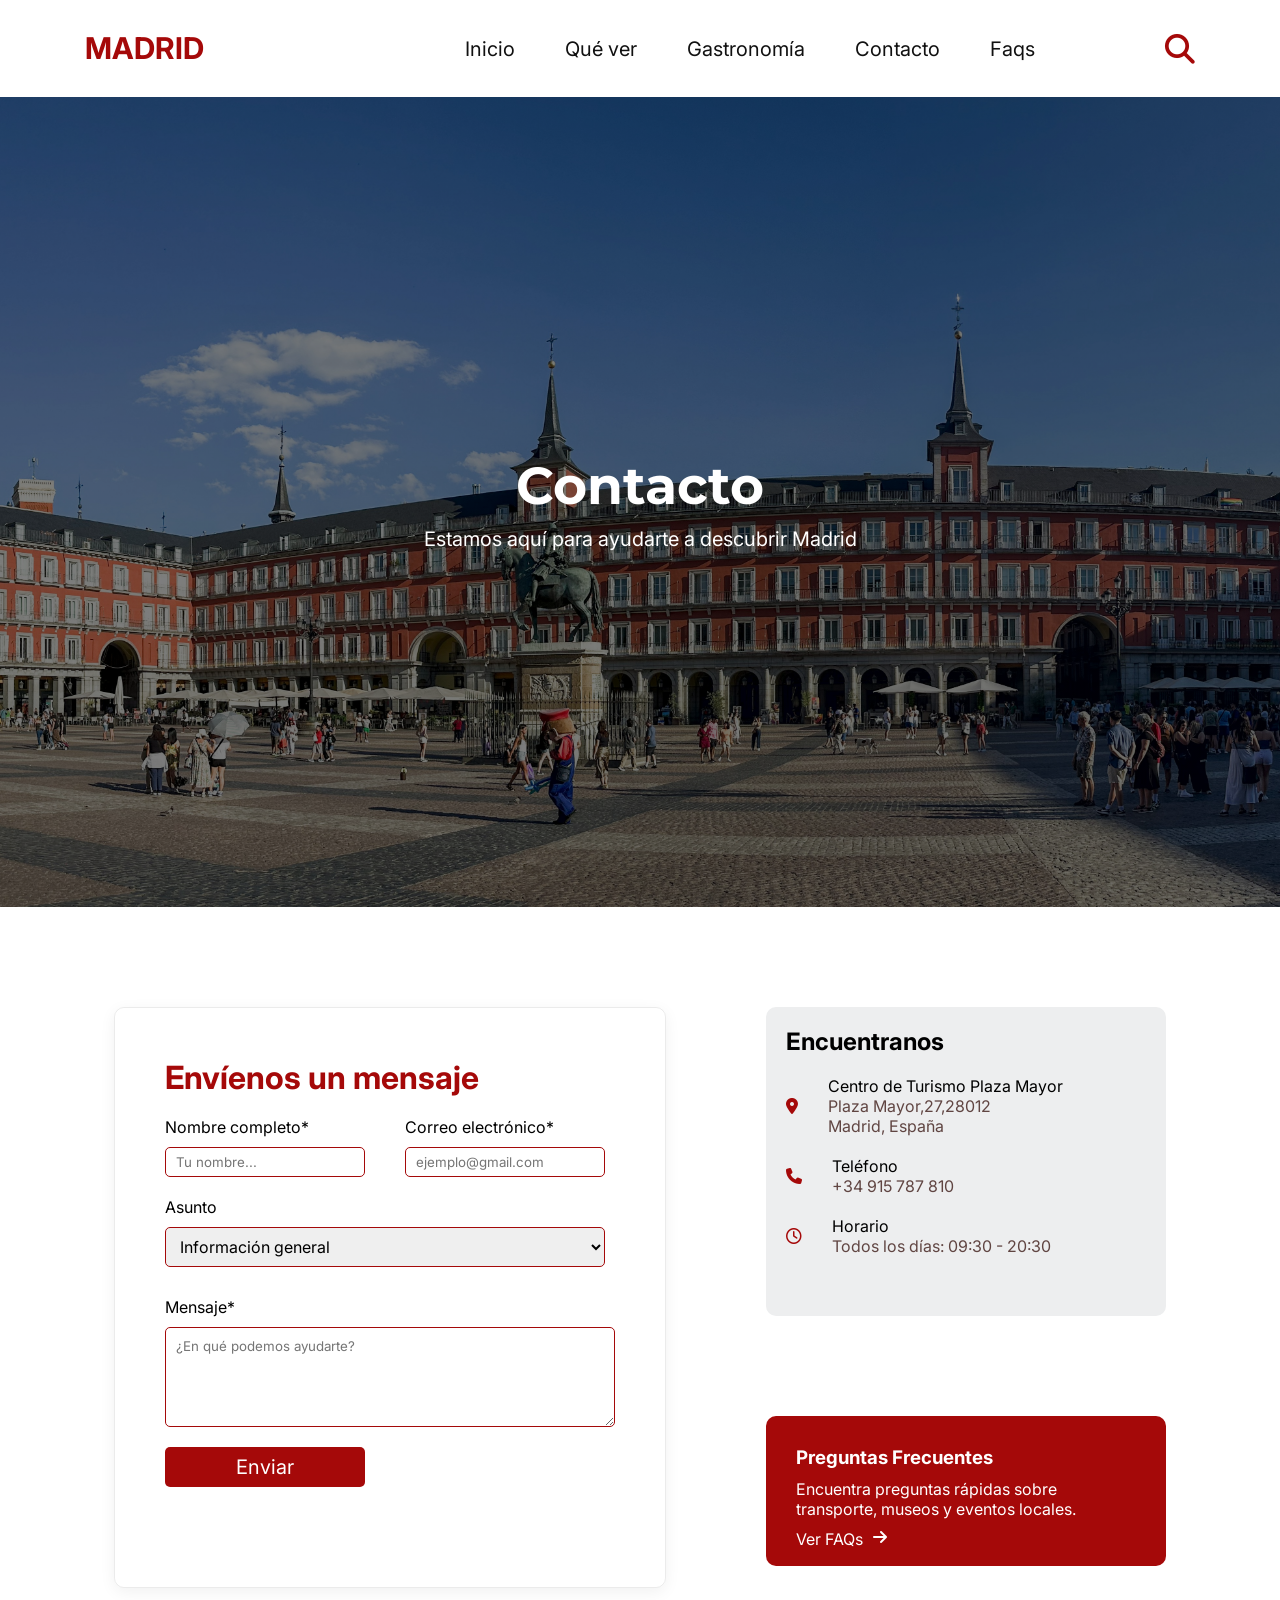
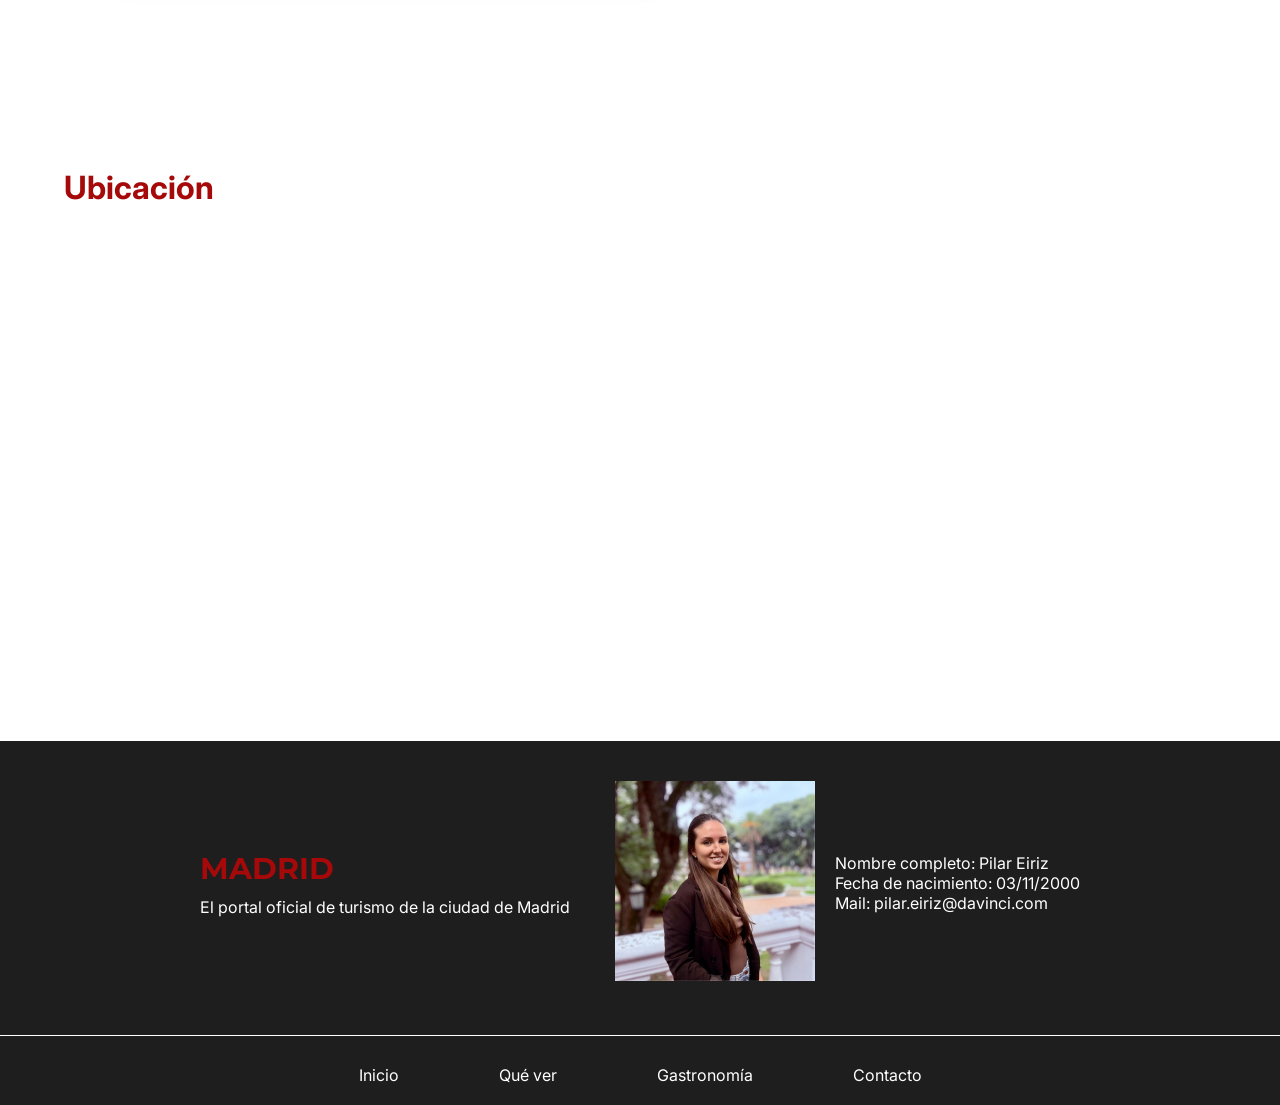
==== commit 910b17a8: "sigo modificando mobile" ====
--- a/contacto.html
+++ b/contacto.html
@@ -184,7 +184,7 @@
                     <div class="datos_footer">
                         <p>Nombre completo: Pilar Eiriz</p>
                         <p>Fecha de nacimiento: 03/11/2000</p>
-                        <p>Mail: pilar.eiriz@davinci.edu.ar</p>
+                        <a href="mailto:pilar.eiriz@davinci.com">Mail: pilar.eiriz@davinci.com</a>
                     </div>
                 </div>
             </div>
--- a/css/style.css
+++ b/css/style.css
@@ -184,7 +184,7 @@
     width: 200px;
 }
 
-.datos_footer {
+.datos_footer, .datos_footer a {
     color: var(--color-texto-principal);
     display: flex;
     flex-direction: column;
@@ -2426,10 +2426,11 @@
         width: 100%;
         max-width: 360px;
         box-sizing: border-box;
+         margin: 0 auto;
     }
 
     .card-individual-preguntas-frecuentes {
-        width: 100%;
+        width: 100%;  
     }
 
     .seccion-preguntas-frecuentes {
